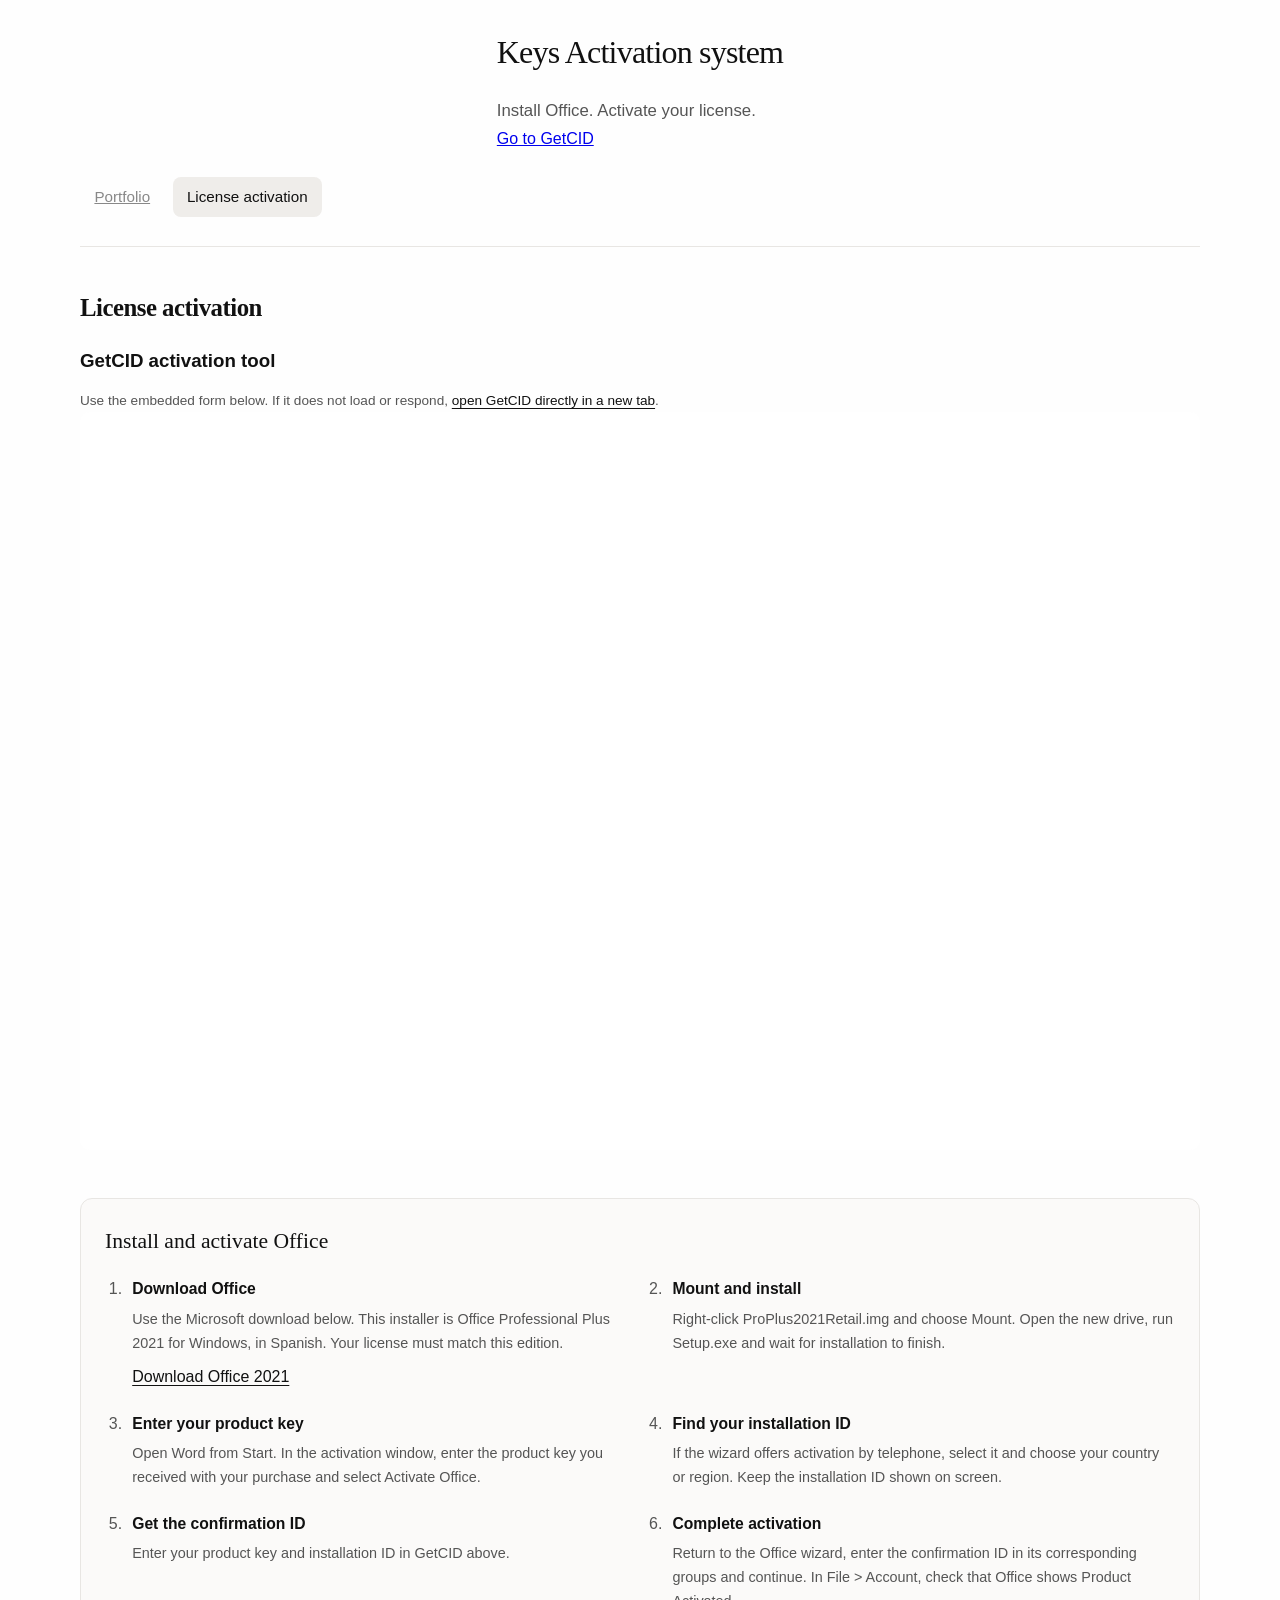
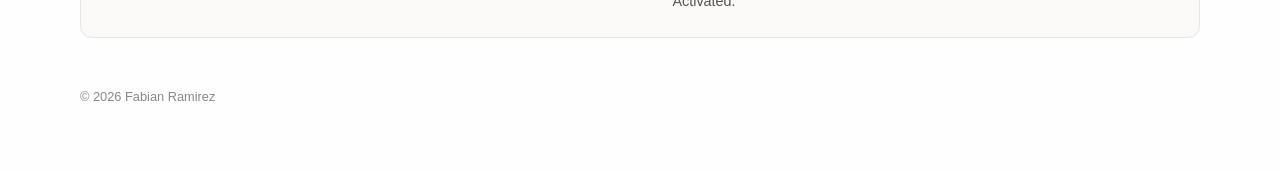
==== activacion/index.html @ 90c2985f "Improve GetCID activation page and preserve setup guide" ====
<!DOCTYPE html>
<html lang="en">
<head>
    <meta charset="UTF-8">
    <meta name="viewport" content="width=device-width, initial-scale=1.0">
    <title>Fabian | License activation</title>
    <meta name="description" content="Office license activation guide and GetCID tool.">
    <meta name="theme-color" content="#fefefe">
    <link rel="canonical" href="https://fyramirez.dev/activacion/">
    <link rel="stylesheet" href="/style.css?v=8058870">
</head>
<body class="activation-mode">
    <div class="layout">
        <aside class="sidebar">
            <img src="/profile.jpg" alt="Fabian" class="sidebar-avatar">
            <div class="activation-identity">
                <h1 class="sidebar-heading">Keys Activation system</h1>
                <p class="sidebar-text guide-intro">Install Office. Activate your license.</p>
                <a class="guide-jump" href="#getcid-title">Go to GetCID</a>
            </div>
        </aside>
        <main class="main-content">
            <nav class="tabs" aria-label="Page sections">
                <a class="tab-btn" href="/">Portfolio</a>
                <span class="tab-btn active" aria-current="page">License activation</span>
            </nav>
            <section class="activation-panel" aria-labelledby="activation-title">
                <h2 id="activation-title" class="section-title">License activation</h2>
                <div class="getcid-embed" id="getcid-title">
                    <h3>GetCID activation tool</h3>
                    <p class="getcid-fallback">Use the embedded form below. If it does not load or respond, <a href="https://getcid.us/" target="_blank" rel="noopener noreferrer">open GetCID directly in a new tab</a>.</p>
                    <iframe src="https://getcid.us/" title="GetCID activation tool" loading="eager" referrerpolicy="strict-origin-when-cross-origin" allow="clipboard-write" style="width:100%; min-height:80vh; border:0;"></iframe>
                </div>
                <section class="activation-guide" aria-labelledby="guide-title">
                    <h3 id="guide-title">Install and activate Office</h3>
                    <ol class="setup-steps">
                        <li><div><h4>Download Office</h4><p>Use the Microsoft download below. This installer is Office Professional Plus 2021 for Windows, in Spanish. Your license must match this edition.</p><a class="office-download" href="https://officecdn.microsoft.com/db/492350f6-3a01-4f97-b9c0-c7c6ddf67d60/media/es-es/ProPlus2021Retail.img">Download Office 2021</a></div></li>
                        <li><div><h4>Mount and install</h4><p>Right-click ProPlus2021Retail.img and choose Mount. Open the new drive, run Setup.exe and wait for installation to finish.</p></div></li>
                        <li><div><h4>Enter your product key</h4><p>Open Word from Start. In the activation window, enter the product key you received with your purchase and select Activate Office.</p></div></li>
                        <li><div><h4>Find your installation ID</h4><p>If the wizard offers activation by telephone, select it and choose your country or region. Keep the installation ID shown on screen.</p></div></li>
                        <li><div><h4>Get the confirmation ID</h4><p>Enter your product key and installation ID in GetCID above.</p></div></li>
                        <li><div><h4>Complete activation</h4><p>Return to the Office wizard, enter the confirmation ID in its corresponding groups and continue. In File &gt; Account, check that Office shows Product Activated.</p></div></li>
                    </ol>
                </section>
            </section>
            <footer class="site-footer"><p>&copy; 2026 Fabian Ramirez</p></footer>
        </main>
    </div>
</body>
</html>
---- style.css ----
/* Wide layout for the standalone activation page */
body.activation-mode .layout {
    display: block;
}

body.activation-mode .sidebar {
    position: static;
    width: 100%;
    height: auto;
    padding: 2rem 5rem 0;
}

body.activation-mode .sidebar-avatar {
    display: none;
}

body.activation-mode .main-content {
    width: 100%;
    padding: 1.5rem 5rem 4rem;
    border-left: 0;
}

body.activation-mode .activation-identity {
    max-width: 1200px;
    margin: 0 auto;
}

body.activation-mode .activation-guide {
    max-width: 1200px;
    margin-bottom: 2rem;
}

body.activation-mode .getcid-embed {
    width: 100%;
    max-width: 1200px;
    margin: 0 auto 3rem;
}

body.activation-mode .getcid-embed iframe {
    width: 100%;
    height: min(1100px, 82vh);
    min-height: 760px;
}

body.activation-mode .site-footer {
    max-width: 1200px;
    margin: 0 auto;
}

@media (max-width: 900px) {
    body.activation-mode .sidebar {
        padding: 5rem 1.5rem 1rem;
    }

    body.activation-mode .main-content {
        padding: 1rem 1.5rem 3rem;
    }

    body.activation-mode .getcid-embed iframe {
        height: 1000px;
        min-height: 1000px;
    }
}

@media (max-width: 600px) {
    body.activation-mode .activation-guide {
        padding: 1.1rem;
    }

    body.activation-mode .setup-steps {
        grid-template-columns: 1fr;
    }
}/* Activation page layout */
.activation-guide {
    max-width: 1000px;
    margin: 0 0 2.5rem;
    padding: 1.5rem;
    border: 1px solid var(--border);
    border-radius: 12px;
    background: #fbfaf9;
}

.activation-guide > h3 {
    margin-bottom: 1rem;
    font-family: var(--font-serif);
    font-size: 1.35rem;
    font-weight: 500;
}

.setup-steps {
    display: grid;
    grid-template-columns: repeat(2, minmax(0, 1fr));
    gap: 1.25rem 2rem;
    padding-left: 1.35rem;
}

.setup-steps li {
    padding-left: 0.35rem;
    color: var(--text-secondary);
}

.setup-steps h4 {
    margin-bottom: 0.3rem;
    color: var(--text);
    font-size: 0.98rem;
    font-weight: 600;
}

.setup-steps p,
.setup-help-body {
    font-size: 0.9rem;
    line-height: 1.65;
}

.office-download,
.setup-help-body a {
    display: inline-block;
    margin-top: 0.45rem;
    color: var(--text);
    text-underline-offset: 3px;
}

.setup-help {
    margin-top: 1.5rem;
    padding-top: 1rem;
    border-top: 1px solid var(--border);
}

.setup-help summary {
    cursor: pointer;
    font-weight: 500;
}

.setup-help-body {
    padding-top: 0.75rem;
}

.security-steps {
    padding-left: 1.25rem;
}

.getcid-embed iframe {
    display: block;
    width: 100%;
    height: min(1100px, 82vh);
    min-height: 760px;
    border: 1px solid var(--border);
    border-radius: 10px;
    background: #fff;
}

@media (max-width: 600px) {
    .setup-steps {
        grid-template-columns: 1fr;
        gap: 1rem;
    }

    .activation-guide {
        padding: 1.1rem;
    }

    .getcid-embed iframe {
        height: 1000px;
        min-height: 1000px;
    }
}

*, *::before, *::after {
    box-sizing: border-box;
    margin: 0;
    padding: 0;
}

:root {
    --bg: #fefefe;
    --text: #111;
    --text-secondary: #555;
    --text-muted: #888;
    --border: #e8e6e3;
    --sidebar-width: 35%;
    --font-serif: Newsreader, Georgia, "Times New Roman", serif;
    --font-sans: Inter, -apple-system, BlinkMacSystemFont, "Segoe UI", Roboto, sans-serif;
}

html {
    scroll-behavior: smooth;
    -webkit-font-smoothing: antialiased;
    -moz-osx-font-smoothing: grayscale;
    text-rendering: optimizeLegibility;
}

body {
    font-family: var(--font-sans);
    background-color: var(--bg);
    color: var(--text);
    line-height: 1.7;
    font-size: 1rem;
    font-weight: 400;
}

.layout {
    display: flex;
    min-height: 100vh;
}

.sidebar {
    width: var(--sidebar-width);
    flex-shrink: 0;
    position: sticky;
    top: 0;
    height: 100vh;
    padding: 5rem 3rem 5rem 5rem;
    display: flex;
    flex-direction: column;
    justify-content: center;
}

.sidebar-avatar {
    width: 220px;
    height: 220px;
    border-radius: 50%;
    object-fit: cover;
    margin-bottom: 2rem;
    display: block;
}

.sidebar-heading {
    font-family: var(--font-serif);
    font-size: 2rem;
    font-weight: 500;
    line-height: 1.3;
    letter-spacing: -0.025em;
    color: var(--text);
    margin-bottom: 1.4rem;
}

.sidebar-text {
    font-size: 1.05rem;
    color: var(--text-secondary);
    line-height: 1.75;
}

.sidebar-text a {
    color: var(--text);
    text-decoration: underline;
    text-underline-offset: 4px;
    text-decoration-thickness: 1px;
    text-decoration-color: #ccc;
    transition: text-decoration-color 0.15s ease;
}

.sidebar-text a:hover {
    text-decoration-color: var(--text);
}

.main-content {
    flex: 1;
    min-width: 0;
    padding: 5rem 5rem 5rem 3rem;
    border-left: 1px solid var(--border);
}

.section {
    padding: 0 0 5rem;
}

.section-title {
    font-family: var(--font-serif);
    font-size: 1.55rem;
    font-weight: 600;
    letter-spacing: -0.02em;
    margin-bottom: 2.2rem;
    color: var(--text);
}

.projects-grid {
    display: grid;
    grid-template-columns: minmax(0, 420px);
    gap: 2.5rem 1.8rem;
    margin-bottom: 2rem;
}

.project-card {
    display: block;
    text-decoration: none;
    color: inherit;
    transition: opacity 0.2s ease;
}

.project-card:hover {
    opacity: 0.75;
}

.project-image-wrap {
    aspect-ratio: 4 / 3;
    overflow: hidden;
    border-radius: 10px;
    background: #f4f3f1;
    margin-bottom: 1.1rem;
}

.project-image-wrap img {
    width: 100%;
    height: 100%;
    object-fit: cover;
    transition: transform 0.4s ease;
}

.project-card:hover .project-image-wrap img {
    transform: scale(1.03);
}

.project-title {
    font-family: var(--font-serif);
    font-size: 1.2rem;
    font-weight: 600;
    letter-spacing: -0.015em;
    color: var(--text);
    margin-bottom: 0.3rem;
}

.project-desc {
    font-size: 0.9rem;
    color: var(--text-secondary);
    line-height: 1.6;
}

.project-tech {
    display: flex;
    flex-wrap: wrap;
    align-items: center;
    gap: 0.65rem;
    list-style: none;
    padding: 0;
    margin: 1rem 0 0;
}

.project-tech li {
    display: grid;
    place-items: center;
    width: 2rem;
    height: 2rem;
    padding: 0.35rem;
    border: 1px solid var(--border);
    border-radius: 7px;
    background: #fff;
}

.project-tech img,
.project-tech svg {
    display: block;
    width: 100%;
    height: 100%;
}

.see-all {
    display: inline-block;
    font-family: var(--font-sans);
    font-size: 0.9rem;
    font-weight: 500;
    color: var(--text-secondary);
    text-decoration: none;
    transition: color 0.15s ease;
}

.see-all:hover {
    color: var(--text);
}

.skills-grid {
    display: grid;
    grid-template-columns: repeat(2, minmax(0, 1fr));
    grid-template-areas:
        "environment ai"
        "development development";
    gap: 2.5rem;
}

.skill-group:nth-child(1) {
    grid-area: environment;
    border-right: 1px solid var(--border);
    padding-right: 2.5rem;
}

.skill-group--development {
    grid-area: development;
    border-top: 1px solid var(--border);
    padding-top: 2rem;
}

.skill-group:nth-child(3) {
    grid-area: ai;
}

.skill-group--development ul {
    display: grid;
    grid-template-columns: repeat(3, minmax(0, 1fr));
    column-gap: 1.25rem;
}

.skill-label {
    font-family: var(--font-serif);
    font-size: 1.1rem;
    font-weight: 600;
    letter-spacing: -0.015em;
    margin-bottom: 0.9rem;
    color: var(--text);
}

.skill-group ul {
    list-style: none;
    padding: 0;
}

.skill-group li {
    display: flex;
    align-items: center;
    gap: 0.6rem;
    font-size: 0.9rem;
    color: var(--text-secondary);
    padding: 0.3rem 0;
    line-height: 1.35;
}

.skill-group li img,
.skill-icon {
    width: 1.35rem;
    height: 1.35rem;
    flex: 0 0 1.35rem;
}

.skill-group li img {
    object-fit: contain;
}

.skill-group li span:not(.skill-icon) {
    color: var(--text-muted);
}

.skill-icon {
    display: inline-grid;
    place-items: center;
    border-radius: 4px;
    font-size: 0.55rem;
    font-weight: 700;
    line-height: 1;
    letter-spacing: -0.04em;
}

.skill-icon-tool {
    color: #e8b300;
    background: #fff7cf;
    font-size: 1.1rem;
}

.skill-icon-pwa {
    color: #5a21b6;
    background: #eee4ff;
}

.skill-icon-api {
    color: #fff;
    background: #4b5563;
    font-size: 0.5rem;
}

.cv-entry {
    margin-bottom: 2rem;
}

.cv-role {
    font-family: var(--font-serif);
    font-size: 1.2rem;
    font-weight: 600;
    letter-spacing: -0.015em;
    color: var(--text);
    margin-bottom: 0.2rem;
}

.cv-place {
    font-size: 0.9rem;
    color: var(--text-muted);
    margin-bottom: 0.7rem;
}

.cv-desc {
    font-size: 0.95rem;
    color: var(--text-secondary);
    line-height: 1.7;
    max-width: 500px;
}

.social-links {
    display: flex;
    gap: 1.6rem;
    margin-bottom: 1.2rem;
}

.social-link {
    display: inline-flex;
    align-items: center;
    gap: 0.5rem;
    font-size: 0.85rem;
    font-weight: 500;
    color: var(--text-muted);
    text-decoration: none;
    transition: color 0.2s ease;
}

.social-link:visited,
.social-link:link {
    color: var(--text-muted);
    text-decoration: none;
}

.social-link:hover,
.social-link:hover:visited {
    color: var(--text);
}

.social-link svg {
    display: block;
    flex-shrink: 0;
}

.site-footer {
    padding-top: 1rem;
}



.site-footer p {
    font-size: 0.8rem;
    color: var(--text-muted);
}

.credit-link,
.credit-link:link,
.credit-link:visited {
    color: var(--text-muted) !important;
    text-decoration: none !important;
    transition: color 0.2s ease;
}

.credit-link:hover {
    color: var(--text) !important;
}


@media (max-width: 900px) {
    .layout {
        flex-direction: column;
    }

    .sidebar {
        width: 100%;
        position: static;
        height: auto;
        padding: 3rem 1.5rem 2rem;
        justify-content: flex-start;
    }

    .sidebar-heading {
        font-size: 1.6rem;
    }

    .main-content {
        padding: 2rem 1.5rem 4rem;
        border-left: none;
    }

    .projects-grid {
        grid-template-columns: 1fr;
        gap: 3rem;
    }

    .skills-grid {
        grid-template-columns: 1fr;
        grid-template-areas:
            "environment"
            "ai"
            "development";
        gap: 2rem;
    }

    .skill-group--development ul {
        grid-template-columns: 1fr;
    }

    .skill-group:nth-child(1) {
        border-right: none;
        border-bottom: 1px solid var(--border);
        padding: 0 0 2rem;
    }

    .skill-group--development {
        padding-top: 2rem;
    }

    .section {
        padding: 0 0 3.5rem;
    }

    .social-links {
        gap: 1.2rem;
    }
}

.tabs {
    display: flex;
    flex-wrap: wrap;
    gap: 0.5rem;
    padding-bottom: 1.8rem;
    border-bottom: 1px solid var(--border);
    margin-bottom: 2.5rem;
}

.tab-btn {
    appearance: none;
    background: none;
    border: none;
    cursor: pointer;
    font-family: var(--font-sans);
    font-size: 0.95rem;
    font-weight: 500;
    color: var(--text-muted);
    padding: 0.45rem 0.9rem;
    border-radius: 8px;
    transition: color 0.2s ease, background 0.2s ease;
}

.tab-btn:hover {
    color: var(--text);
    background: #f4f3f1;
}

.tab-btn.active {
    color: var(--text);
    background: #efedea;
}

.tab-btn:focus-visible,
.activation-form button:focus-visible {
    outline: 2px solid var(--text);
    outline-offset: 4px;
}

.activation-panel .section-title {
    margin-bottom: 1rem;
}

.activation-form { max-width: 560px; margin: 2rem 0 3rem; }
.activation-field { margin-bottom: 1.6rem; }
.activation-field label { display: block; font-size: 0.95rem; font-weight: 500; margin-bottom: 0.55rem; }
.activation-field input, .activation-field textarea {
    display: block; width: 100%; padding: 0.85rem 1rem;
    border: 1px solid #d8d6d3; border-radius: 8px; background: var(--bg);
    font: inherit; color: var(--text); line-height: 1.6;
}
.activation-field input { font-family: ui-monospace, monospace; font-size: 0.95rem; }
.activation-field textarea { resize: vertical; min-height: 110px; }
.activation-field input:focus, .activation-field textarea:focus { outline: 2px solid var(--text); outline-offset: 2px; }
.activation-field input::placeholder, .activation-field textarea::placeholder { color: #777; }
.activation-status { font-size: 0.875rem; color: var(--text-secondary); line-height: 1.6; }
.activation-actions { display: flex; align-items: center; flex-wrap: wrap; gap: 0.85rem 1rem; }
.activation-submit, .activation-copy { font: inherit; font-size: 0.9rem; font-weight: 500; border-radius: 8px; padding: 0.8rem 1.1rem; cursor: pointer; }
.activation-submit { color: #fff; background: var(--text); border: 1px solid var(--text); }
.activation-submit:hover { background: #333; }
.activation-submit:disabled { opacity: 0.55; cursor: wait; }
.activation-status:not(:empty) { margin-top: 1rem; }
.activation-status[data-error="true"] { color: #9a302a; }
.activation-result { margin-top: 2rem; padding-top: 1.5rem; border-top: 1px solid var(--border); }
.activation-result h3 { font-family: var(--font-serif); font-weight: 500; font-size: 1.25rem; }
.activation-result output { display: block; font-family: ui-monospace, monospace; font-size: 1.1rem; line-height: 1.8; overflow-wrap: anywhere; margin: 1rem 0; }
.activation-copy { border: 1px solid var(--border); background: #efedea; color: var(--text); }
@media (max-width: 600px) {
    .activation-field input { font-size: 0.875rem; padding-inline: 0.65rem; }
    .activation-submit { width: 100%; }
}

.tab-panel {
    display: none;
    animation: fadeIn 0.3s ease;
}

.tab-panel.active {
    display: block;
}

.tab-text {
    font-size: 1.02rem;
    color: var(--text-secondary);
    line-height: 1.8;
    max-width: 560px;
    margin-bottom: 1.1rem;
}

.skill-subtitle {
    font-family: var(--font-serif);
    font-size: 1.25rem;
    font-weight: 600;
    letter-spacing: -0.015em;
    color: var(--text);
    margin: 2.6rem 0 1rem;
}

@keyframes fadeIn {
    from { opacity: 0; transform: translateY(6px); }
    to   { opacity: 1; transform: none; }
}

.language-switch {
    position: absolute;
    top: 1.25rem;
    right: 2rem;
    display: flex;
    gap: 0.15rem;
    padding: 0.2rem;
    border: 1px solid var(--border);
    border-radius: 999px;
    background: var(--bg);
}
.language-switch button {
    appearance: none;
    border: 0;
    border-radius: 999px;
    background: transparent;
    color: var(--text-secondary);
    font: 500 0.75rem var(--font-sans);
    letter-spacing: 0.04em;
    min-width: 2.65rem;
    min-height: 2.25rem;
    cursor: pointer;
}
.language-switch button[aria-pressed="true"] { background: #efedea; color: var(--text); }
.language-switch button:hover { color: var(--text); }
.language-switch button:focus-visible { outline: 2px solid var(--text); outline-offset: 3px; }
.skill-group li .skill-name { color: inherit; }
@media (max-width: 900px) {
    .language-switch { top: 1rem; right: 1.5rem; }
    .sidebar { padding-top: 5rem; }
}

.language-switch[hidden] { display: none; }

.skill-icon-openclaw {
    color: #fff;
    background: #d97757;
    font-size: 0.48rem;
    letter-spacing: -0.06em;
}

.skill-icon-hermes {
    color: #fff;
    background: #374151;
    font-size: 0.75rem;
}

.getcid-embed {
    width: 100%;
    margin: 1.5rem 0 3rem;
}

.getcid-embed iframe {
    display: block;
    width: 100%;
    min-height: 760px;
    border: 1px solid var(--border);
    border-radius: 10px;
    background: #fff;
}

.getcid-fallback {
    margin-top: 0.75rem;
    font-size: 0.85rem;
    color: var(--text-secondary);
}

.getcid-fallback a {
    color: var(--text);
    text-underline-offset: 3px;
}

@media (max-width: 600px) {
    .getcid-embed iframe {
        min-height: 900px;
    }
}
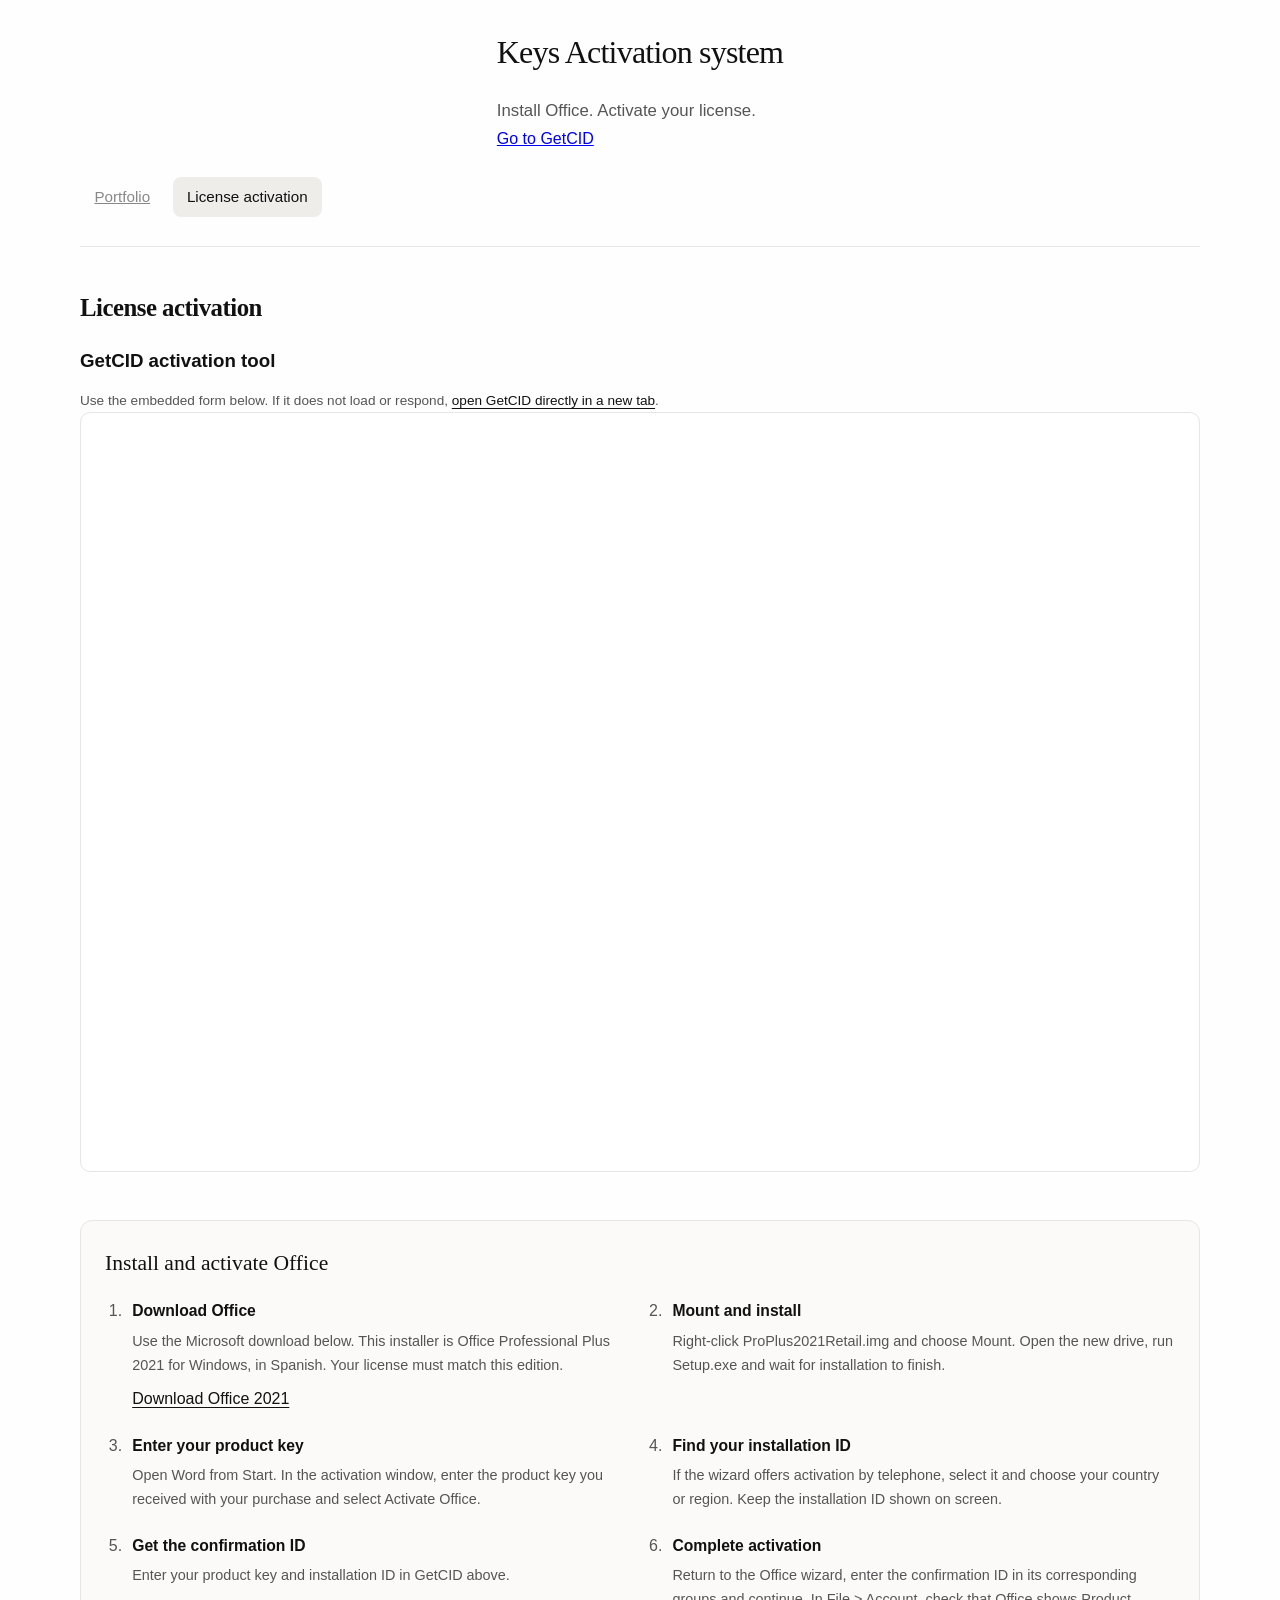
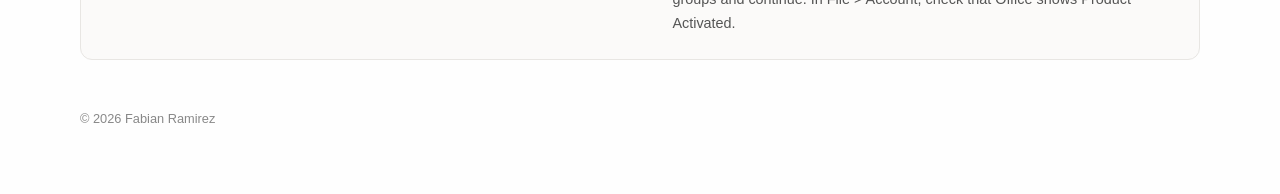
==== commit 7cd6f797: "Make GetCID embed responsive and prominent" ====
--- a/activacion/index.html
+++ b/activacion/index.html
@@ -29,7 +29,7 @@
                 <div class="getcid-embed" id="getcid-title">
                     <h3>GetCID activation tool</h3>
                     <p class="getcid-fallback">Use the embedded form below. If it does not load or respond, <a href="https://getcid.us/" target="_blank" rel="noopener noreferrer">open GetCID directly in a new tab</a>.</p>
-                    <iframe src="https://getcid.us/" title="GetCID activation tool" loading="eager" referrerpolicy="strict-origin-when-cross-origin" allow="clipboard-write" style="width:100%; min-height:80vh; border:0;"></iframe>
+                    <iframe src="https://getcid.us/" title="GetCID activation tool" loading="eager" referrerpolicy="strict-origin-when-cross-origin" allow="clipboard-write"></iframe>
                 </div>
                 <section class="activation-guide" aria-labelledby="guide-title">
                     <h3 id="guide-title">Install and activate Office</h3>
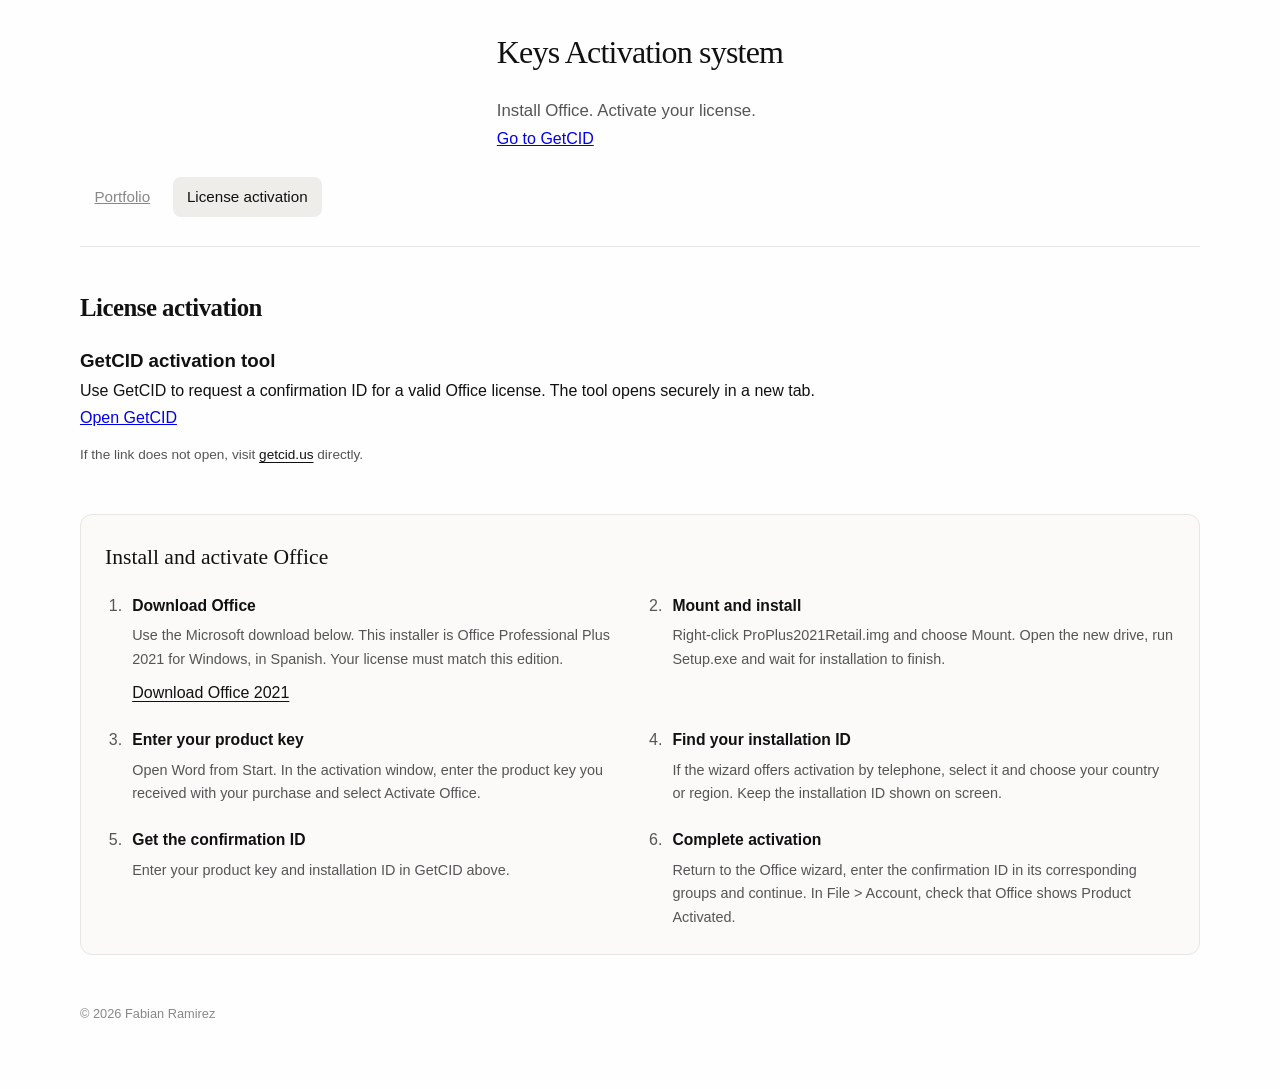
==== commit f4a5c743: "Replace blank GetCID embed with reliable launch link" ====
--- a/activacion/index.html
+++ b/activacion/index.html
@@ -26,11 +26,12 @@
             </nav>
             <section class="activation-panel" aria-labelledby="activation-title">
                 <h2 id="activation-title" class="section-title">License activation</h2>
-                <div class="getcid-embed" id="getcid-title">
-                    <h3>GetCID activation tool</h3>
-                    <p class="getcid-fallback">Use the embedded form below. If it does not load or respond, <a href="https://getcid.us/" target="_blank" rel="noopener noreferrer">open GetCID directly in a new tab</a>.</p>
-                    <iframe src="https://getcid.us/" title="GetCID activation tool" loading="eager" referrerpolicy="strict-origin-when-cross-origin" allow="clipboard-write"></iframe>
-                </div>
+                <section class="getcid-embed" id="getcid-title" aria-labelledby="getcid-heading">
+                    <h3 id="getcid-heading">GetCID activation tool</h3>
+                    <p>Use GetCID to request a confirmation ID for a valid Office license. The tool opens securely in a new tab.</p>
+                    <a class="getcid-launch" href="https://getcid.us/" target="_blank" rel="noopener noreferrer">Open GetCID</a>
+                    <p class="getcid-fallback">If the link does not open, visit <a href="https://getcid.us/" target="_blank" rel="noopener noreferrer">getcid.us</a> directly.</p>
+                </section>
                 <section class="activation-guide" aria-labelledby="guide-title">
                     <h3 id="guide-title">Install and activate Office</h3>
                     <ol class="setup-steps">
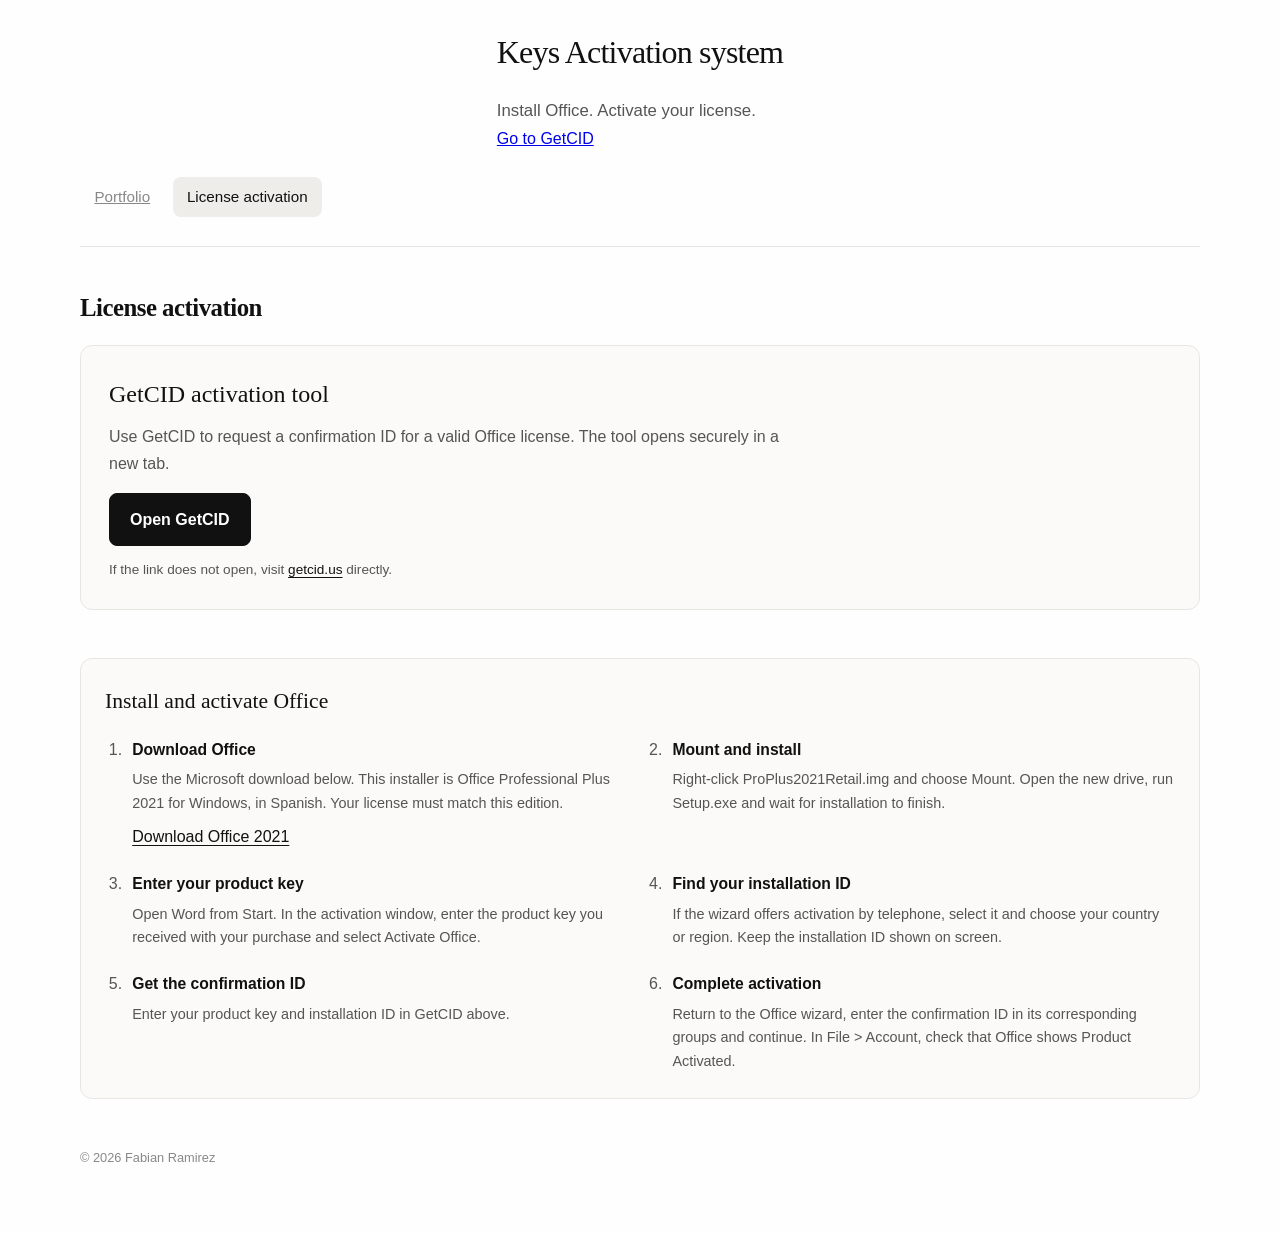
==== commit 57ab9b53: "Refresh activation page stylesheet cache" ====
--- a/activacion/index.html
+++ b/activacion/index.html
@@ -7,7 +7,7 @@
     <meta name="description" content="Office license activation guide and GetCID tool.">
     <meta name="theme-color" content="#fefefe">
     <link rel="canonical" href="https://fyramirez.dev/activacion/">
-    <link rel="stylesheet" href="/style.css?v=8058870">
+    <link rel="stylesheet" href="/style.css?v=7653a6e">
 </head>
 <body class="activation-mode">
     <div class="layout">
--- a/style.css
+++ b/style.css
@@ -786,3 +786,51 @@
         min-height: 900px;
     }
 }
+/* Clear call-to-action for the standalone activation page */
+body.activation-mode .getcid-embed {
+    padding: 1.75rem;
+    border: 1px solid var(--border);
+    border-radius: 12px;
+    background: #fbfaf9;
+}
+body.activation-mode .getcid-embed > h3 {
+    margin-bottom: 0.5rem;
+    font-family: var(--font-serif);
+    font-size: 1.5rem;
+    font-weight: 500;
+}
+body.activation-mode .getcid-embed > p:not(.getcid-fallback) {
+    max-width: 42rem;
+    color: var(--text-secondary);
+}
+body.activation-mode .getcid-launch {
+    display: inline-flex;
+    align-items: center;
+    justify-content: center;
+    min-height: 3rem;
+    margin-top: 1rem;
+    padding: 0.75rem 1.25rem;
+    border: 1px solid var(--text);
+    border-radius: 8px;
+    background: var(--text);
+    color: #fff;
+    font-weight: 600;
+    text-decoration: none;
+    transition: background-color 150ms ease, transform 150ms ease;
+}
+body.activation-mode .getcid-launch:hover {
+    background: #333;
+    transform: translateY(-1px);
+}
+body.activation-mode .getcid-launch:focus-visible {
+    outline: 3px solid #767676;
+    outline-offset: 3px;
+}
+body.activation-mode .getcid-fallback {
+    margin-top: 0.75rem;
+}
+@media (max-width: 600px) {
+    body.activation-mode .getcid-embed {
+        padding: 1.1rem;
+    }
+}
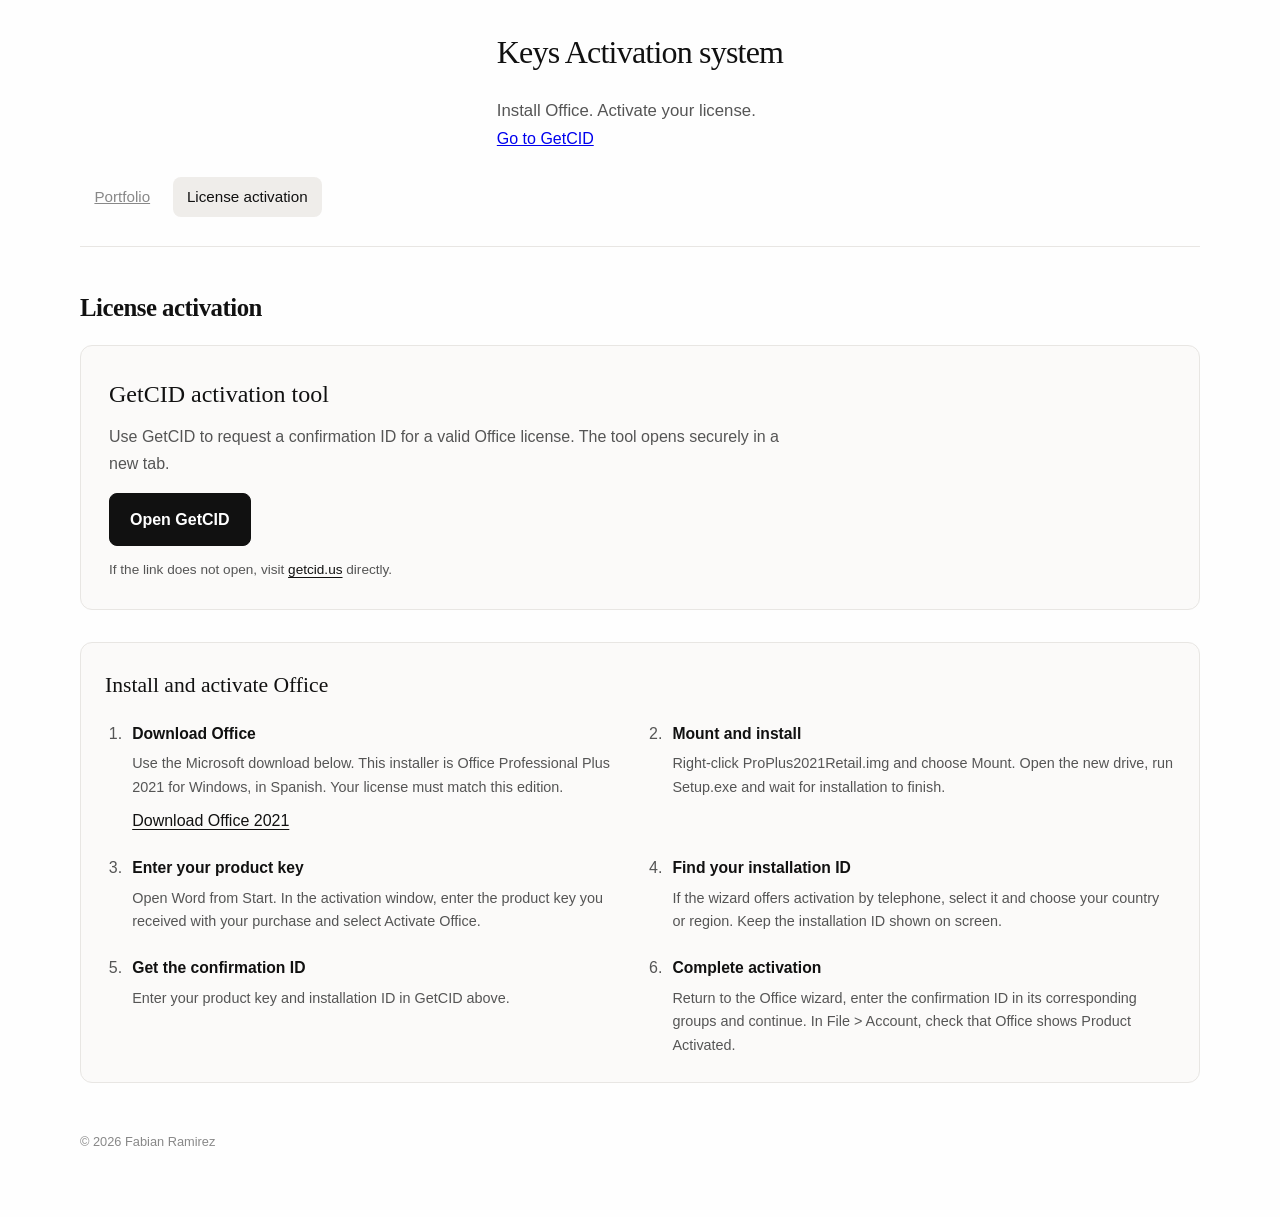
==== commit 09e8f572: "Polish activation page and style GetCID launch button" ====
--- a/activacion/index.html
+++ b/activacion/index.html
@@ -8,6 +8,16 @@
     <meta name="theme-color" content="#fefefe">
     <link rel="canonical" href="https://fyramirez.dev/activacion/">
     <link rel="stylesheet" href="/style.css?v=7653a6e">
+    <style>
+        body.activation-mode .getcid-embed { width:100%; max-width:1200px; margin:0 auto 2rem; padding:1.75rem; border:1px solid #e8e6e3; border-radius:12px; background:#fbfaf9; }
+        body.activation-mode .getcid-embed h3 { margin-bottom:.5rem; font-family:Georgia,serif; font-size:1.5rem; font-weight:500; }
+        body.activation-mode .getcid-embed > p:not(.getcid-fallback) { max-width:42rem; color:#555; }
+        body.activation-mode .getcid-launch { display:inline-flex; align-items:center; justify-content:center; min-height:3rem; margin-top:1rem; padding:.75rem 1.25rem; border:1px solid #111; border-radius:8px; background:#111; color:#fff; font-weight:600; text-decoration:none; }
+        body.activation-mode .getcid-launch:hover { background:#333; }
+        body.activation-mode .getcid-launch:focus-visible { outline:3px solid #767676; outline-offset:3px; }
+        body.activation-mode .getcid-fallback { margin-top:.75rem; color:#555; font-size:.85rem; }
+        @media(max-width:600px) { body.activation-mode .getcid-embed { padding:1.1rem; } }
+    </style>
 </head>
 <body class="activation-mode">
     <div class="layout">
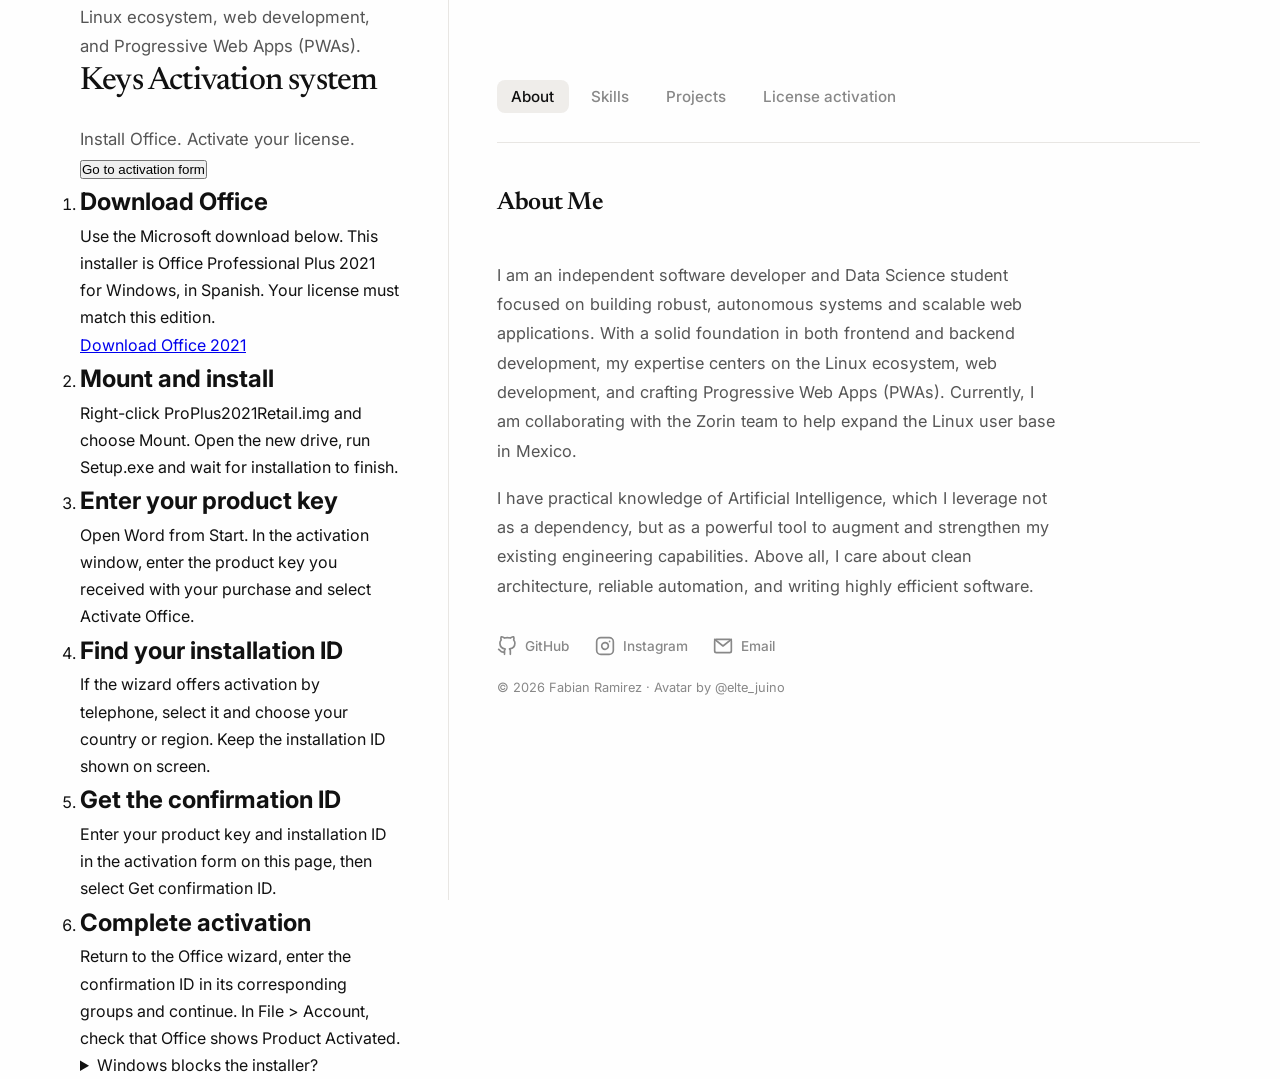
==== commit 588d0c62: "Restore portfolio before GetCID integration" ====
--- a/activacion/index.html
+++ b/activacion/index.html
@@ -3,59 +3,222 @@
 <head>
     <meta charset="UTF-8">
     <meta name="viewport" content="width=device-width, initial-scale=1.0">
-    <title>Fabian | License activation</title>
-    <meta name="description" content="Office license activation guide and GetCID tool.">
+    <title>Fabian | Independent Software Developer</title>
+    <meta name="description" content="Independent software development. Specialist in desktop applications, Linux ecosystems, and local artificial intelligence architectures.">
+    <meta property="og:title" content="Fabian | Independent Software Developer">
+    <meta property="og:description" content="Independent software development. Specialist in desktop applications, Linux ecosystems, and local artificial intelligence architectures.">
+    <meta property="og:image" content="https://fyramirez.dev/og-image.jpg">
+    <meta property="og:url" content="https://fyramirez.dev">
+    <meta property="og:type" content="website">
+    <meta property="og:site_name" content="Fabian Ramirez">
+    <meta name="twitter:card" content="summary">
+    <meta name="twitter:title" content="Fabian | Independent Software Developer">
+    <meta name="twitter:description" content="Independent software development. Specialist in desktop applications, Linux ecosystems, and local artificial intelligence architectures.">
+    <meta name="twitter:image" content="https://fyramirez.dev/og-image.jpg">
+    <link rel="canonical" href="https://fyramirez.dev">
+    <link rel="icon" type="image/x-icon" href="/favicon.ico">
+    <link rel="icon" type="image/png" sizes="16x16" href="/favicon-16.png">
+    <link rel="icon" type="image/png" sizes="32x32" href="/favicon-32.png">
+    <link rel="apple-touch-icon" sizes="180x180" href="/apple-touch-icon.png">
     <meta name="theme-color" content="#fefefe">
-    <link rel="canonical" href="https://fyramirez.dev/activacion/">
-    <link rel="stylesheet" href="/style.css?v=7653a6e">
-    <style>
-        body.activation-mode .getcid-embed { width:100%; max-width:1200px; margin:0 auto 2rem; padding:1.75rem; border:1px solid #e8e6e3; border-radius:12px; background:#fbfaf9; }
-        body.activation-mode .getcid-embed h3 { margin-bottom:.5rem; font-family:Georgia,serif; font-size:1.5rem; font-weight:500; }
-        body.activation-mode .getcid-embed > p:not(.getcid-fallback) { max-width:42rem; color:#555; }
-        body.activation-mode .getcid-launch { display:inline-flex; align-items:center; justify-content:center; min-height:3rem; margin-top:1rem; padding:.75rem 1.25rem; border:1px solid #111; border-radius:8px; background:#111; color:#fff; font-weight:600; text-decoration:none; }
-        body.activation-mode .getcid-launch:hover { background:#333; }
-        body.activation-mode .getcid-launch:focus-visible { outline:3px solid #767676; outline-offset:3px; }
-        body.activation-mode .getcid-fallback { margin-top:.75rem; color:#555; font-size:.85rem; }
-        @media(max-width:600px) { body.activation-mode .getcid-embed { padding:1.1rem; } }
-    </style>
+    <link href="https://fonts.googleapis.com/css2?family=Inter:ital,opsz,wght@0,14..32,400;0,14..32,500;0,14..32,600;1,14..32,400&family=Newsreader:ital,opsz,wght@0,6..72,400;0,6..72,500;0,6..72,600;1,6..72,400&display=swap" rel="stylesheet">
+    <link rel="stylesheet" href="/style.css?v=ab0d288143db">
 </head>
-<body class="activation-mode">
+<body>
+    <div class="language-switch" hidden role="group" aria-label="Language" data-i18n-aria-label="language">
+        <button type="button" data-language="en" lang="en" aria-label="English" aria-pressed="true">EN</button>
+        <button type="button" data-language="es" lang="es" aria-label="Español" aria-pressed="false">ES</button>
+    </div>
+
     <div class="layout">
         <aside class="sidebar">
             <img src="/profile.jpg" alt="Fabian" class="sidebar-avatar">
-            <div class="activation-identity">
-                <h1 class="sidebar-heading">Keys Activation system</h1>
-                <p class="sidebar-text guide-intro">Install Office. Activate your license.</p>
-                <a class="guide-jump" href="#getcid-title">Go to GetCID</a>
-            </div>
+            <div class="portfolio-identity"><h1 class="sidebar-heading">Fabian Ramirez</h1>
+            <p class="sidebar-text">Independent software developer and Data Science student specializing in the Linux ecosystem, web development, and Progressive Web Apps (PWAs).</p></div>
+<div id="activation-intro" class="activation-identity" lang="en">
+<h1 class="sidebar-heading" data-i18n="activationSystem">Keys Activation system</h1>
+<p class="sidebar-text guide-intro" data-i18n="guideIntro">Install Office. Activate your license.</p><button id="guide-jump" type="button" class="guide-jump" data-i18n="jumpForm">Go to activation form</button><ol class="setup-steps"><li><div><h2 data-i18n="downloadTitle">Download Office</h2><p data-i18n="downloadBody">Use the Microsoft download below. This installer is Office Professional Plus 2021 for Windows, in Spanish. Your license must match this edition.</p><a class="office-download" href="https://officecdn.microsoft.com/db/492350f6-3a01-4f97-b9c0-c7c6ddf67d60/media/es-es/ProPlus2021Retail.img"><span data-i18n="downloadLink">Download Office 2021</span></a></div></li><li><div><h2 data-i18n="mountTitle">Mount and install</h2><p data-i18n="mountBody">Right-click ProPlus2021Retail.img and choose Mount. Open the new drive, run Setup.exe and wait for installation to finish.</p></div></li><li><div><h2 data-i18n="keyTitle">Enter your product key</h2><p data-i18n="keyBody">Open Word from Start. In the activation window, enter the product key you received with your purchase and select Activate Office.</p></div></li><li><div><h2 data-i18n="idTitle">Find your installation ID</h2><p data-i18n="idBody">If the wizard offers activation by telephone, select it and choose your country or region. Keep the installation ID shown on screen.</p></div></li><li><div><h2 data-i18n="confirmTitle">Get the confirmation ID</h2><p data-i18n="confirmBody">Enter your product key and installation ID in the activation form on this page, then select Get confirmation ID.</p></div></li><li><div><h2 data-i18n="finishTitle">Complete activation</h2><p data-i18n="finishBody">Return to the Office wizard, enter the confirmation ID in its corresponding groups and continue. In File &gt; Account, check that Office shows Product Activated.</p></div></li></ol><details class="setup-help"><summary data-i18n="smartTitle">Windows blocks the installer?</summary><div class="setup-help-body"><ol class="security-steps"><li data-i18n="sac1">Open Settings &gt; Privacy &amp; security &gt; Windows Security.</li><li data-i18n="sac2">Select App &amp; browser control &gt; Smart App Control settings.</li><li data-i18n="sac3">Choose Off and confirm the Windows prompt.</li></ol><a href="https://support.microsoft.com/en-us/windows/security/threat-malware-protection/smart-app-control-frequently-asked-questions" target="_blank" rel="noopener noreferrer"><span data-i18n="smartSource">Microsoft guidance</span></a></div></details></div>
         </aside>
         <main class="main-content">
             <nav class="tabs" aria-label="Page sections">
-                <a class="tab-btn" href="/">Portfolio</a>
-                <span class="tab-btn active" aria-current="page">License activation</span>
+                <button class="tab-btn active" data-tab="about">About</button>
+                <button class="tab-btn" data-tab="skills">Skills</button>
+                <button class="tab-btn" data-tab="projects">Projects</button>
+                <button class="tab-btn" data-tab="activacion-licencias">License activation</button>
             </nav>
-            <section class="activation-panel" aria-labelledby="activation-title">
-                <h2 id="activation-title" class="section-title">License activation</h2>
-                <section class="getcid-embed" id="getcid-title" aria-labelledby="getcid-heading">
-                    <h3 id="getcid-heading">GetCID activation tool</h3>
-                    <p>Use GetCID to request a confirmation ID for a valid Office license. The tool opens securely in a new tab.</p>
-                    <a class="getcid-launch" href="https://getcid.us/" target="_blank" rel="noopener noreferrer">Open GetCID</a>
-                    <p class="getcid-fallback">If the link does not open, visit <a href="https://getcid.us/" target="_blank" rel="noopener noreferrer">getcid.us</a> directly.</p>
-                </section>
-                <section class="activation-guide" aria-labelledby="guide-title">
-                    <h3 id="guide-title">Install and activate Office</h3>
-                    <ol class="setup-steps">
-                        <li><div><h4>Download Office</h4><p>Use the Microsoft download below. This installer is Office Professional Plus 2021 for Windows, in Spanish. Your license must match this edition.</p><a class="office-download" href="https://officecdn.microsoft.com/db/492350f6-3a01-4f97-b9c0-c7c6ddf67d60/media/es-es/ProPlus2021Retail.img">Download Office 2021</a></div></li>
-                        <li><div><h4>Mount and install</h4><p>Right-click ProPlus2021Retail.img and choose Mount. Open the new drive, run Setup.exe and wait for installation to finish.</p></div></li>
-                        <li><div><h4>Enter your product key</h4><p>Open Word from Start. In the activation window, enter the product key you received with your purchase and select Activate Office.</p></div></li>
-                        <li><div><h4>Find your installation ID</h4><p>If the wizard offers activation by telephone, select it and choose your country or region. Keep the installation ID shown on screen.</p></div></li>
-                        <li><div><h4>Get the confirmation ID</h4><p>Enter your product key and installation ID in GetCID above.</p></div></li>
-                        <li><div><h4>Complete activation</h4><p>Return to the Office wizard, enter the confirmation ID in its corresponding groups and continue. In File &gt; Account, check that Office shows Product Activated.</p></div></li>
-                    </ol>
-                </section>
-            </section>
-            <footer class="site-footer"><p>&copy; 2026 Fabian Ramirez</p></footer>
+            <section id="about" class="tab-panel active">
+                <h2 class="section-title">About Me</h2>
+                <p class="tab-text">I am an independent software developer and Data Science student focused on building robust, autonomous systems and scalable web applications. With a solid foundation in both frontend and backend development, my expertise centers on the Linux ecosystem, web development, and crafting Progressive Web Apps (PWAs). Currently, I am collaborating with the Zorin team to help expand the Linux user base in Mexico.</p>
+                <p class="tab-text">I have practical knowledge of Artificial Intelligence, which I leverage not as a dependency, but as a powerful tool to augment and strengthen my existing engineering capabilities. Above all, I care about clean architecture, reliable automation, and writing highly efficient software.</p>
+            </section>
+            <section id="skills" class="tab-panel">
+                <h2 class="section-title">Skills</h2>
+                <h3 class="skill-subtitle">How I use my skills</h3>
+                <p class="tab-text">Designing and maintaining optimized Linux workflows is essential to my daily efficiency. These setups range from user-friendly environments like Zorin OS, where a current collaboration is underway, to custom Arch-based systems.</p>
+                <p class="tab-text">Development work centers on cross-platform solutions using Python, Java, and modern web technologies. This includes blending Electron and PWA standards, constructing traditional websites, and engineering native applications exclusively for Linux.</p>
+                <p class="tab-text">In the AI space, the focus is on practical integrations using the OpenClaw framework alongside models like DeepSeek, Claude, and Ollama. Linking these technologies to custom backend APIs and functional interfaces, such as Telegram bots, automates complex tasks and solves real-world problems efficiently.</p>
+                <div class="skills-grid">
+                    <div class="skill-group">
+                        <h4 class="skill-label">Environments &amp; OS</h4>
+                        <ul>
+                            <li><img src="https://cdn.jsdelivr.net/gh/devicons/devicon@latest/icons/linux/linux-original.svg" alt="">Zorin OS <span>(partner)</span></li>
+                            <li><img src="https://cdn.jsdelivr.net/gh/devicons/devicon@latest/icons/debian/debian-original.svg" alt=""><span class="skill-name">Debian-based Linux</span></li>
+                            <li><img src="https://cdn.jsdelivr.net/gh/devicons/devicon@latest/icons/archlinux/archlinux-original.svg" alt=""><span class="skill-name">Arch-based Linux</span></li>
+                            <li><img src="https://cdn.simpleicons.org/kde/1D99F3" alt="">KDE Plasma &amp; Hyprland</li>
+                            <li><span class="skill-icon skill-icon-tool" aria-hidden="true">⌁</span><span class="skill-name">Hardware Maintenance</span></li>
+                        </ul>
+                    </div>
+                    <div class="skill-group skill-group--development">
+                        <h4 class="skill-label">Development</h4>
+                        <ul>
+                            <li><img src="https://cdn.jsdelivr.net/gh/devicons/devicon@latest/icons/html5/html5-original.svg" alt="">HTML</li>
+                            <li><img src="https://cdn.jsdelivr.net/gh/devicons/devicon@latest/icons/css3/css3-original.svg" alt="">CSS</li>
+                            <li><img src="https://cdn.jsdelivr.net/gh/devicons/devicon@latest/icons/javascript/javascript-original.svg" alt="">JavaScript</li>
+                            <li><span class="skill-icon skill-icon-pwa" aria-hidden="true">PWA</span><span class="skill-name">Progressive Web Apps</span></li>
+                            <li><img src="https://cdn.jsdelivr.net/gh/devicons/devicon@latest/icons/python/python-original.svg" alt="">Python</li>
+                            <li><img src="https://cdn.jsdelivr.net/gh/devicons/devicon@latest/icons/java/java-original.svg" alt="">Java</li>
+                            <li><img src="https://cdn.jsdelivr.net/gh/devicons/devicon@latest/icons/kotlin/kotlin-original.svg" alt="">Kotlin</li>
+                            <li><img src="https://cdn.jsdelivr.net/gh/devicons/devicon@latest/icons/androidstudio/androidstudio-original.svg" alt="">Android Studio</li>
+                            <li><img src="https://cdn.jsdelivr.net/gh/devicons/devicon@latest/icons/bash/bash-original.svg" alt="">Shell</li>
+                            <li><img src="https://cdn.jsdelivr.net/gh/devicons/devicon@latest/icons/electron/electron-original.svg" alt="">Electron</li>
+                            <li><img src="https://cdn.jsdelivr.net/gh/devicons/devicon@latest/icons/mysql/mysql-original.svg" alt="">MySQL</li>
+                            <li><img src="https://cdn.jsdelivr.net/gh/devicons/devicon@latest/icons/mongodb/mongodb-original.svg" alt="">MongoDB</li>
+                            <li><span class="skill-icon skill-icon-api" aria-hidden="true">&lt;/&gt;</span><span class="skill-name">API Integration</span></li>
+                        </ul>
+                    </div>
+                    <div class="skill-group">
+                        <h4 class="skill-label">AI &amp; Tools</h4>
+                        <ul>
+                            <li><img src="https://avatars.githubusercontent.com/u/252820863?v=4" alt="">OpenClaw Framework</li>
+                            <li><img src="https://cdn.simpleicons.org/ollama/000000" alt="">Ollama</li>
+                            <li><img src="https://cdn.simpleicons.org/deepseek/4D6BFE" alt="">DeepSeek</li>
+                            <li><img src="https://cdn.simpleicons.org/claude/D97757" alt="">Claude</li>
+                            <li><img src="https://upload.wikimedia.org/wikipedia/commons/4/4d/OpenAI_Logo.svg" alt="">Codex</li>
+                        </ul>
+                    </div>
+                </div>
+            </section>
+            <section id="projects" class="tab-panel">
+                <h2 class="section-title">Projects</h2>
+                <div class="projects-grid">
+                    <a href="https://github.com/Bocchi1204/spenblet" target="_blank" rel="noopener" class="project-card" aria-label="View Spenblet on GitHub">
+                        <div class="project-image-wrap">
+                            <img src="/app3.jpg" alt="Spenblet running on Linux">
+                        </div>
+                        <h3 class="project-title">Spenblet</h3>
+                        <p class="project-desc">A Linux bridge that connects an Android device over USB, turning its S Pen into a graphics tablet for Krita.</p>
+                        <ul class="project-tech" aria-label="Programming languages used in Spenblet">
+                            <li title="Kotlin"><img src="https://cdn.jsdelivr.net/gh/devicons/devicon@latest/icons/kotlin/kotlin-original.svg" alt="Kotlin"></li>
+                            <li title="Rust"><img src="https://cdn.jsdelivr.net/gh/devicons/devicon@latest/icons/rust/rust-original.svg" alt="Rust"></li>
+                            <li title="Shell"><img src="https://cdn.jsdelivr.net/gh/devicons/devicon@latest/icons/bash/bash-original.svg" alt="Shell"></li>
+                        </ul>
+                    </a>
+                </div>
+            </section>
+            <section id="activacion-licencias" class="tab-panel activation-panel" aria-labelledby="activation-title">
+                <h2 id="activation-title" class="section-title" data-i18n="activation">License activation</h2>
+                <form id="activation-form" class="activation-form">
+                    <div class="activation-field">
+                        <label for="product-key" data-i18n="productKey">Product key</label>
+                        <input id="product-key" name="productKey" type="text" placeholder="XXXXX-XXXXX-XXXXX-XXXXX-XXXXX" autocomplete="off" autocapitalize="characters" spellcheck="false" maxlength="29" required>
+                    </div>
+                    <div class="activation-field">
+                        <label for="installation-id" data-i18n="installation">Installation ID</label>
+                        <textarea id="installation-id" name="installationId" rows="3" placeholder="Installation ID" data-i18n-placeholder="installation" inputmode="numeric" autocomplete="off" spellcheck="false" maxlength="100" required></textarea>
+                    </div>
+                    <div class="activation-actions">
+                        <button class="activation-submit" type="submit" data-i18n="submit">Get confirmation ID</button>
+                    </div>
+                    <p id="activation-status" class="activation-status" role="status" aria-live="polite"></p>
+                    <div id="activation-result" class="activation-result" hidden>
+                        <h3 data-i18n="confirmation">Confirmation ID</h3>
+                        <output id="confirmation-id"></output>
+                        <button id="copy-confirmation" type="button" class="activation-copy" data-i18n="copy">Copy code</button>
+                    </div>
+                </form>
+            </section>
+            <footer class="site-footer">
+                <div class="social-links">
+                    <a href="https://github.com/Bocchi1204" target="_blank" rel="noopener" class="social-link" aria-label="GitHub">
+                        <svg xmlns="http://www.w3.org/2000/svg" width="20" height="20" viewBox="0 0 24 24" fill="none" stroke="currentColor" stroke-width="2" stroke-linecap="round" stroke-linejoin="round">
+                            <path d="M9 19c-5 1.5-5-2.5-7-3m14 6v-3.87a3.37 3.37 0 0 0-.94-2.61c3.14-.35 6.44-1.54 6.44-7A5.44 5.44 0 0 0 20 4.77 5.07 5.07 0 0 0 19.91 1S18.73.65 16 2.48a13.38 13.38 0 0 0-7 0C6.27.65 5.09 1 5.09 1A5.07 5.07 0 0 0 5 4.77a5.44 5.44 0 0 0-1.5 3.78c0 5.42 3.3 6.61 6.44 7A3.37 3.37 0 0 0 9 18.13V22"/>
+                        </svg>
+                        <span>GitHub</span>
+                    </a>
+                    <a href="https://www.instagram.com/bocchinango/" target="_blank" rel="noopener" class="social-link" aria-label="Instagram">
+                        <svg xmlns="http://www.w3.org/2000/svg" width="20" height="20" viewBox="0 0 24 24" fill="none" stroke="currentColor" stroke-width="2" stroke-linecap="round" stroke-linejoin="round">
+                            <rect x="2" y="2" width="20" height="20" rx="5" ry="5"/>
+                            <path d="M16 11.37A4 4 0 1 1 12.63 8 4 4 0 0 1 16 11.37z"/>
+                            <line x1="17.5" y1="6.5" x2="17.51" y2="6.5"/>
+                        </svg>
+                        <span>Instagram</span>
+                    </a>
+                    <a href="mailto:fabianyaelramirez@gmail.com" class="social-link" aria-label="Email">
+                        <svg xmlns="http://www.w3.org/2000/svg" width="20" height="20" viewBox="0 0 24 24" fill="none" stroke="currentColor" stroke-width="2" stroke-linecap="round" stroke-linejoin="round">
+                            <rect x="2" y="4" width="20" height="16" rx="2"/>
+                            <path d="m22 4-10 8L2 4"/>
+                        </svg>
+                        <span>Email</span>
+                    </a>
+                </div>
+                <p>&copy; 2026 Fabian Ramirez &middot; <span>Avatar by</span> <a href="https://www.instagram.com/elte_juino/" target="_blank" rel="noopener" class="credit-link" style="color:#888!important;-webkit-text-fill-color:#888!important;text-decoration:none!important">@elte_juino</a></p>
+            </footer>
         </main>
     </div>
+    <script>
+        var tabButtons = document.querySelectorAll(".tab-btn");
+        var tabPanels = document.querySelectorAll(".tab-panel");
+        var tabPaths = {
+            "activacion-licencias": "/activacion"
+        };
+
+        function activateTab(tabId) {
+            var panel = document.getElementById(tabId);
+            if (!panel || !panel.classList.contains("tab-panel")) {
+                tabId = "about";
+            }
+
+            document.body.classList.toggle("activation-mode", tabId === "activacion-licencias");
+            document.querySelector(".language-switch").hidden = tabId !== "activacion-licencias";
+            tabButtons.forEach(function (button) {
+                var isActive = button.dataset.tab === tabId;
+                button.classList.toggle("active", isActive);
+                button.setAttribute("aria-pressed", String(isActive));
+                button.setAttribute("aria-controls", button.dataset.tab);
+            });
+            tabPanels.forEach(function (tabPanel) {
+                tabPanel.classList.toggle("active", tabPanel.id === tabId);
+            });
+        }
+
+        function activateTabFromUrl() {
+            if (window.location.pathname.replace(/\/$/, "") === "/activacion") {
+                activateTab("activacion-licencias");
+                return;
+            }
+            activateTab(window.location.hash.slice(1) || "about");
+        }
+
+        tabButtons.forEach(function (button) {
+            button.addEventListener("click", function () {
+                var tabId = button.dataset.tab;
+                var targetUrl = tabPaths[tabId] || "/#" + tabId;
+                if (window.location.pathname + window.location.hash !== targetUrl) {
+                    window.history.pushState(null, "", targetUrl);
+                }
+                activateTab(tabId);
+            });
+        });
+
+        window.addEventListener("popstate", activateTabFromUrl);
+        window.addEventListener("hashchange", activateTabFromUrl);
+        document.getElementById("guide-jump").addEventListener("click", function () {
+            document.getElementById("activation-title").scrollIntoView({ behavior: "smooth", block: "start" });
+            document.getElementById("product-key").focus({ preventScroll: true });
+        });
+        activateTabFromUrl();
+    </script>
+    <script src="/i18n.js?v=cd91748b1d07" defer></script>
+    <script src="/activation.js?v=caaf46a1be19" defer></script>
 </body>
 </html>
--- a/style.css
+++ b/style.css
@@ -1,169 +1,4 @@
-/* Wide layout for the standalone activation page */
-body.activation-mode .layout {
-    display: block;
-}
-
-body.activation-mode .sidebar {
-    position: static;
-    width: 100%;
-    height: auto;
-    padding: 2rem 5rem 0;
-}
-
-body.activation-mode .sidebar-avatar {
-    display: none;
-}
-
-body.activation-mode .main-content {
-    width: 100%;
-    padding: 1.5rem 5rem 4rem;
-    border-left: 0;
-}
-
-body.activation-mode .activation-identity {
-    max-width: 1200px;
-    margin: 0 auto;
-}
-
-body.activation-mode .activation-guide {
-    max-width: 1200px;
-    margin-bottom: 2rem;
-}
-
-body.activation-mode .getcid-embed {
-    width: 100%;
-    max-width: 1200px;
-    margin: 0 auto 3rem;
-}
-
-body.activation-mode .getcid-embed iframe {
-    width: 100%;
-    height: min(1100px, 82vh);
-    min-height: 760px;
-}
-
-body.activation-mode .site-footer {
-    max-width: 1200px;
-    margin: 0 auto;
-}
-
-@media (max-width: 900px) {
-    body.activation-mode .sidebar {
-        padding: 5rem 1.5rem 1rem;
-    }
-
-    body.activation-mode .main-content {
-        padding: 1rem 1.5rem 3rem;
-    }
-
-    body.activation-mode .getcid-embed iframe {
-        height: 1000px;
-        min-height: 1000px;
-    }
-}
-
-@media (max-width: 600px) {
-    body.activation-mode .activation-guide {
-        padding: 1.1rem;
-    }
-
-    body.activation-mode .setup-steps {
-        grid-template-columns: 1fr;
-    }
-}/* Activation page layout */
-.activation-guide {
-    max-width: 1000px;
-    margin: 0 0 2.5rem;
-    padding: 1.5rem;
-    border: 1px solid var(--border);
-    border-radius: 12px;
-    background: #fbfaf9;
-}
-
-.activation-guide > h3 {
-    margin-bottom: 1rem;
-    font-family: var(--font-serif);
-    font-size: 1.35rem;
-    font-weight: 500;
-}
-
-.setup-steps {
-    display: grid;
-    grid-template-columns: repeat(2, minmax(0, 1fr));
-    gap: 1.25rem 2rem;
-    padding-left: 1.35rem;
-}
-
-.setup-steps li {
-    padding-left: 0.35rem;
-    color: var(--text-secondary);
-}
-
-.setup-steps h4 {
-    margin-bottom: 0.3rem;
-    color: var(--text);
-    font-size: 0.98rem;
-    font-weight: 600;
-}
-
-.setup-steps p,
-.setup-help-body {
-    font-size: 0.9rem;
-    line-height: 1.65;
-}
-
-.office-download,
-.setup-help-body a {
-    display: inline-block;
-    margin-top: 0.45rem;
-    color: var(--text);
-    text-underline-offset: 3px;
-}
-
-.setup-help {
-    margin-top: 1.5rem;
-    padding-top: 1rem;
-    border-top: 1px solid var(--border);
-}
-
-.setup-help summary {
-    cursor: pointer;
-    font-weight: 500;
-}
-
-.setup-help-body {
-    padding-top: 0.75rem;
-}
-
-.security-steps {
-    padding-left: 1.25rem;
-}
-
-.getcid-embed iframe {
-    display: block;
-    width: 100%;
-    height: min(1100px, 82vh);
-    min-height: 760px;
-    border: 1px solid var(--border);
-    border-radius: 10px;
-    background: #fff;
-}
-
-@media (max-width: 600px) {
-    .setup-steps {
-        grid-template-columns: 1fr;
-        gap: 1rem;
-    }
-
-    .activation-guide {
-        padding: 1.1rem;
-    }
-
-    .getcid-embed iframe {
-        height: 1000px;
-        min-height: 1000px;
-    }
-}
+
 
 *, *::before, *::after {
     box-sizing: border-box;
@@ -755,82 +590,3 @@
     background: #374151;
     font-size: 0.75rem;
 }
-
-.getcid-embed {
-    width: 100%;
-    margin: 1.5rem 0 3rem;
-}
-
-.getcid-embed iframe {
-    display: block;
-    width: 100%;
-    min-height: 760px;
-    border: 1px solid var(--border);
-    border-radius: 10px;
-    background: #fff;
-}
-
-.getcid-fallback {
-    margin-top: 0.75rem;
-    font-size: 0.85rem;
-    color: var(--text-secondary);
-}
-
-.getcid-fallback a {
-    color: var(--text);
-    text-underline-offset: 3px;
-}
-
-@media (max-width: 600px) {
-    .getcid-embed iframe {
-        min-height: 900px;
-    }
-}
-/* Clear call-to-action for the standalone activation page */
-body.activation-mode .getcid-embed {
-    padding: 1.75rem;
-    border: 1px solid var(--border);
-    border-radius: 12px;
-    background: #fbfaf9;
-}
-body.activation-mode .getcid-embed > h3 {
-    margin-bottom: 0.5rem;
-    font-family: var(--font-serif);
-    font-size: 1.5rem;
-    font-weight: 500;
-}
-body.activation-mode .getcid-embed > p:not(.getcid-fallback) {
-    max-width: 42rem;
-    color: var(--text-secondary);
-}
-body.activation-mode .getcid-launch {
-    display: inline-flex;
-    align-items: center;
-    justify-content: center;
-    min-height: 3rem;
-    margin-top: 1rem;
-    padding: 0.75rem 1.25rem;
-    border: 1px solid var(--text);
-    border-radius: 8px;
-    background: var(--text);
-    color: #fff;
-    font-weight: 600;
-    text-decoration: none;
-    transition: background-color 150ms ease, transform 150ms ease;
-}
-body.activation-mode .getcid-launch:hover {
-    background: #333;
-    transform: translateY(-1px);
-}
-body.activation-mode .getcid-launch:focus-visible {
-    outline: 3px solid #767676;
-    outline-offset: 3px;
-}
-body.activation-mode .getcid-fallback {
-    margin-top: 0.75rem;
-}
-@media (max-width: 600px) {
-    body.activation-mode .getcid-embed {
-        padding: 1.1rem;
-    }
-}
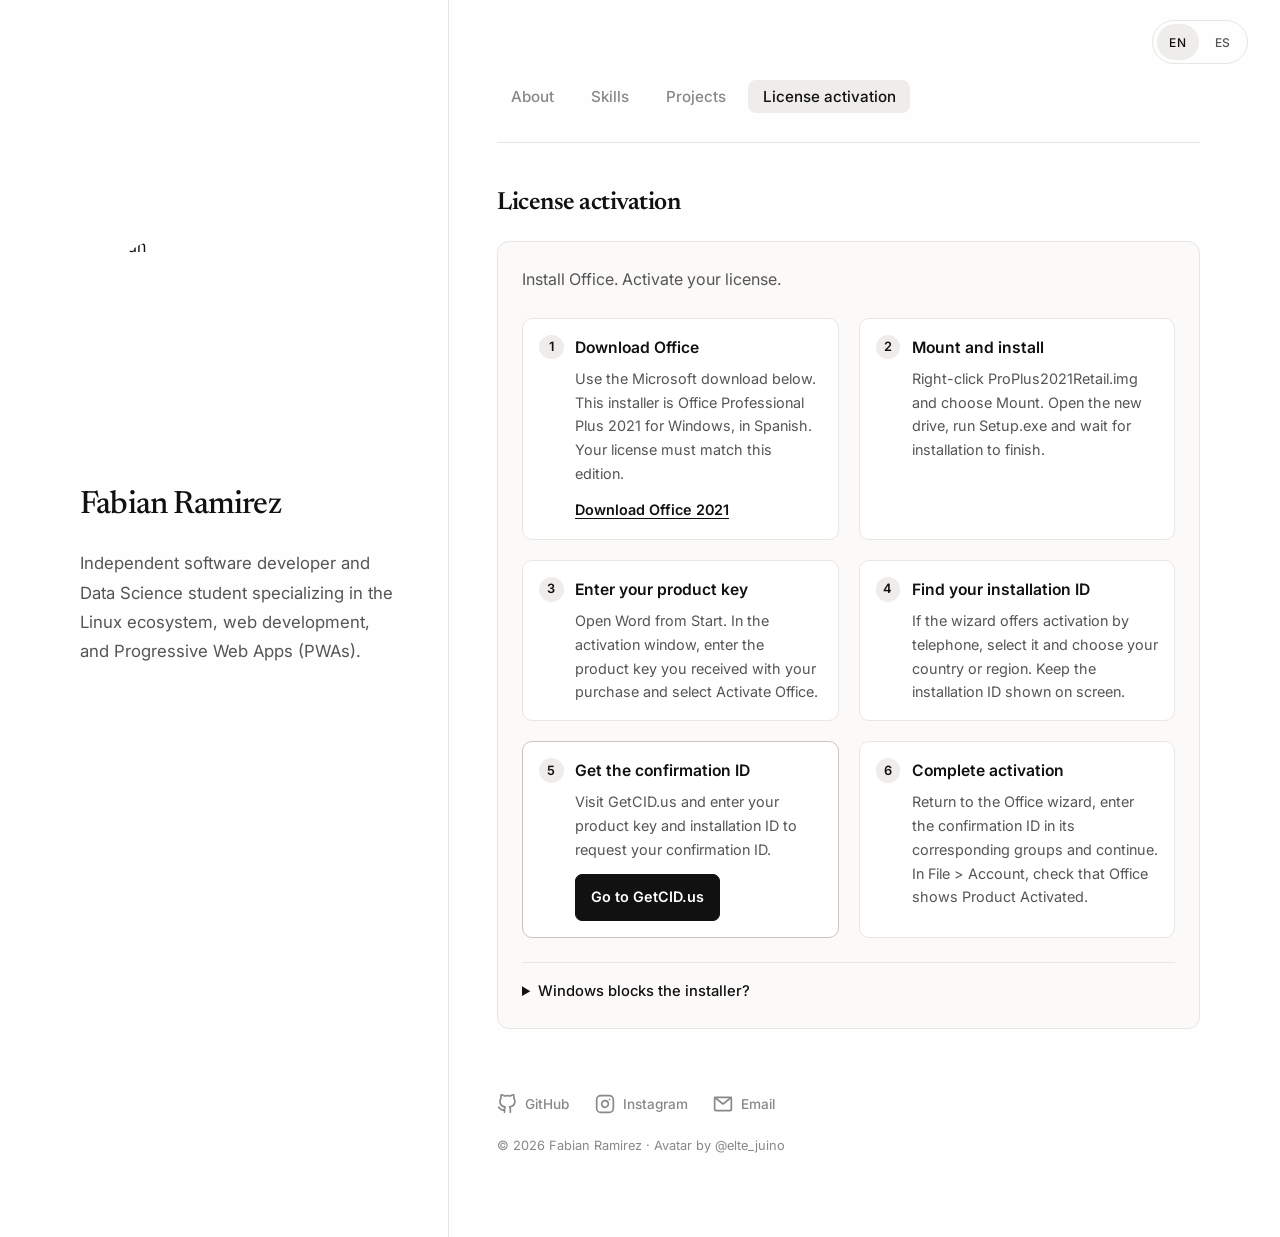
==== commit 4aae9bd1: "Replace activation form with GetCID instructions" ====
--- a/activacion/index.html
+++ b/activacion/index.html
@@ -1,224 +1,14 @@
-<!DOCTYPE html>
+<!doctype html>
 <html lang="en">
 <head>
-    <meta charset="UTF-8">
-    <meta name="viewport" content="width=device-width, initial-scale=1.0">
-    <title>Fabian | Independent Software Developer</title>
-    <meta name="description" content="Independent software development. Specialist in desktop applications, Linux ecosystems, and local artificial intelligence architectures.">
-    <meta property="og:title" content="Fabian | Independent Software Developer">
-    <meta property="og:description" content="Independent software development. Specialist in desktop applications, Linux ecosystems, and local artificial intelligence architectures.">
-    <meta property="og:image" content="https://fyramirez.dev/og-image.jpg">
-    <meta property="og:url" content="https://fyramirez.dev">
-    <meta property="og:type" content="website">
-    <meta property="og:site_name" content="Fabian Ramirez">
-    <meta name="twitter:card" content="summary">
-    <meta name="twitter:title" content="Fabian | Independent Software Developer">
-    <meta name="twitter:description" content="Independent software development. Specialist in desktop applications, Linux ecosystems, and local artificial intelligence architectures.">
-    <meta name="twitter:image" content="https://fyramirez.dev/og-image.jpg">
-    <link rel="canonical" href="https://fyramirez.dev">
-    <link rel="icon" type="image/x-icon" href="/favicon.ico">
-    <link rel="icon" type="image/png" sizes="16x16" href="/favicon-16.png">
-    <link rel="icon" type="image/png" sizes="32x32" href="/favicon-32.png">
-    <link rel="apple-touch-icon" sizes="180x180" href="/apple-touch-icon.png">
-    <meta name="theme-color" content="#fefefe">
-    <link href="https://fonts.googleapis.com/css2?family=Inter:ital,opsz,wght@0,14..32,400;0,14..32,500;0,14..32,600;1,14..32,400&family=Newsreader:ital,opsz,wght@0,6..72,400;0,6..72,500;0,6..72,600;1,6..72,400&display=swap" rel="stylesheet">
-    <link rel="stylesheet" href="/style.css?v=ab0d288143db">
+    <meta charset="utf-8">
+    <meta name="viewport" content="width=device-width, initial-scale=1">
+    <meta http-equiv="refresh" content="0; url=/#activacion-licencias">
+    <link rel="canonical" href="https://fyramirez.dev/#activacion-licencias">
+    <title>License activation | Fabian Ramirez</title>
 </head>
 <body>
-    <div class="language-switch" hidden role="group" aria-label="Language" data-i18n-aria-label="language">
-        <button type="button" data-language="en" lang="en" aria-label="English" aria-pressed="true">EN</button>
-        <button type="button" data-language="es" lang="es" aria-label="Español" aria-pressed="false">ES</button>
-    </div>
-
-    <div class="layout">
-        <aside class="sidebar">
-            <img src="/profile.jpg" alt="Fabian" class="sidebar-avatar">
-            <div class="portfolio-identity"><h1 class="sidebar-heading">Fabian Ramirez</h1>
-            <p class="sidebar-text">Independent software developer and Data Science student specializing in the Linux ecosystem, web development, and Progressive Web Apps (PWAs).</p></div>
-<div id="activation-intro" class="activation-identity" lang="en">
-<h1 class="sidebar-heading" data-i18n="activationSystem">Keys Activation system</h1>
-<p class="sidebar-text guide-intro" data-i18n="guideIntro">Install Office. Activate your license.</p><button id="guide-jump" type="button" class="guide-jump" data-i18n="jumpForm">Go to activation form</button><ol class="setup-steps"><li><div><h2 data-i18n="downloadTitle">Download Office</h2><p data-i18n="downloadBody">Use the Microsoft download below. This installer is Office Professional Plus 2021 for Windows, in Spanish. Your license must match this edition.</p><a class="office-download" href="https://officecdn.microsoft.com/db/492350f6-3a01-4f97-b9c0-c7c6ddf67d60/media/es-es/ProPlus2021Retail.img"><span data-i18n="downloadLink">Download Office 2021</span></a></div></li><li><div><h2 data-i18n="mountTitle">Mount and install</h2><p data-i18n="mountBody">Right-click ProPlus2021Retail.img and choose Mount. Open the new drive, run Setup.exe and wait for installation to finish.</p></div></li><li><div><h2 data-i18n="keyTitle">Enter your product key</h2><p data-i18n="keyBody">Open Word from Start. In the activation window, enter the product key you received with your purchase and select Activate Office.</p></div></li><li><div><h2 data-i18n="idTitle">Find your installation ID</h2><p data-i18n="idBody">If the wizard offers activation by telephone, select it and choose your country or region. Keep the installation ID shown on screen.</p></div></li><li><div><h2 data-i18n="confirmTitle">Get the confirmation ID</h2><p data-i18n="confirmBody">Enter your product key and installation ID in the activation form on this page, then select Get confirmation ID.</p></div></li><li><div><h2 data-i18n="finishTitle">Complete activation</h2><p data-i18n="finishBody">Return to the Office wizard, enter the confirmation ID in its corresponding groups and continue. In File &gt; Account, check that Office shows Product Activated.</p></div></li></ol><details class="setup-help"><summary data-i18n="smartTitle">Windows blocks the installer?</summary><div class="setup-help-body"><ol class="security-steps"><li data-i18n="sac1">Open Settings &gt; Privacy &amp; security &gt; Windows Security.</li><li data-i18n="sac2">Select App &amp; browser control &gt; Smart App Control settings.</li><li data-i18n="sac3">Choose Off and confirm the Windows prompt.</li></ol><a href="https://support.microsoft.com/en-us/windows/security/threat-malware-protection/smart-app-control-frequently-asked-questions" target="_blank" rel="noopener noreferrer"><span data-i18n="smartSource">Microsoft guidance</span></a></div></details></div>
-        </aside>
-        <main class="main-content">
-            <nav class="tabs" aria-label="Page sections">
-                <button class="tab-btn active" data-tab="about">About</button>
-                <button class="tab-btn" data-tab="skills">Skills</button>
-                <button class="tab-btn" data-tab="projects">Projects</button>
-                <button class="tab-btn" data-tab="activacion-licencias">License activation</button>
-            </nav>
-            <section id="about" class="tab-panel active">
-                <h2 class="section-title">About Me</h2>
-                <p class="tab-text">I am an independent software developer and Data Science student focused on building robust, autonomous systems and scalable web applications. With a solid foundation in both frontend and backend development, my expertise centers on the Linux ecosystem, web development, and crafting Progressive Web Apps (PWAs). Currently, I am collaborating with the Zorin team to help expand the Linux user base in Mexico.</p>
-                <p class="tab-text">I have practical knowledge of Artificial Intelligence, which I leverage not as a dependency, but as a powerful tool to augment and strengthen my existing engineering capabilities. Above all, I care about clean architecture, reliable automation, and writing highly efficient software.</p>
-            </section>
-            <section id="skills" class="tab-panel">
-                <h2 class="section-title">Skills</h2>
-                <h3 class="skill-subtitle">How I use my skills</h3>
-                <p class="tab-text">Designing and maintaining optimized Linux workflows is essential to my daily efficiency. These setups range from user-friendly environments like Zorin OS, where a current collaboration is underway, to custom Arch-based systems.</p>
-                <p class="tab-text">Development work centers on cross-platform solutions using Python, Java, and modern web technologies. This includes blending Electron and PWA standards, constructing traditional websites, and engineering native applications exclusively for Linux.</p>
-                <p class="tab-text">In the AI space, the focus is on practical integrations using the OpenClaw framework alongside models like DeepSeek, Claude, and Ollama. Linking these technologies to custom backend APIs and functional interfaces, such as Telegram bots, automates complex tasks and solves real-world problems efficiently.</p>
-                <div class="skills-grid">
-                    <div class="skill-group">
-                        <h4 class="skill-label">Environments &amp; OS</h4>
-                        <ul>
-                            <li><img src="https://cdn.jsdelivr.net/gh/devicons/devicon@latest/icons/linux/linux-original.svg" alt="">Zorin OS <span>(partner)</span></li>
-                            <li><img src="https://cdn.jsdelivr.net/gh/devicons/devicon@latest/icons/debian/debian-original.svg" alt=""><span class="skill-name">Debian-based Linux</span></li>
-                            <li><img src="https://cdn.jsdelivr.net/gh/devicons/devicon@latest/icons/archlinux/archlinux-original.svg" alt=""><span class="skill-name">Arch-based Linux</span></li>
-                            <li><img src="https://cdn.simpleicons.org/kde/1D99F3" alt="">KDE Plasma &amp; Hyprland</li>
-                            <li><span class="skill-icon skill-icon-tool" aria-hidden="true">⌁</span><span class="skill-name">Hardware Maintenance</span></li>
-                        </ul>
-                    </div>
-                    <div class="skill-group skill-group--development">
-                        <h4 class="skill-label">Development</h4>
-                        <ul>
-                            <li><img src="https://cdn.jsdelivr.net/gh/devicons/devicon@latest/icons/html5/html5-original.svg" alt="">HTML</li>
-                            <li><img src="https://cdn.jsdelivr.net/gh/devicons/devicon@latest/icons/css3/css3-original.svg" alt="">CSS</li>
-                            <li><img src="https://cdn.jsdelivr.net/gh/devicons/devicon@latest/icons/javascript/javascript-original.svg" alt="">JavaScript</li>
-                            <li><span class="skill-icon skill-icon-pwa" aria-hidden="true">PWA</span><span class="skill-name">Progressive Web Apps</span></li>
-                            <li><img src="https://cdn.jsdelivr.net/gh/devicons/devicon@latest/icons/python/python-original.svg" alt="">Python</li>
-                            <li><img src="https://cdn.jsdelivr.net/gh/devicons/devicon@latest/icons/java/java-original.svg" alt="">Java</li>
-                            <li><img src="https://cdn.jsdelivr.net/gh/devicons/devicon@latest/icons/kotlin/kotlin-original.svg" alt="">Kotlin</li>
-                            <li><img src="https://cdn.jsdelivr.net/gh/devicons/devicon@latest/icons/androidstudio/androidstudio-original.svg" alt="">Android Studio</li>
-                            <li><img src="https://cdn.jsdelivr.net/gh/devicons/devicon@latest/icons/bash/bash-original.svg" alt="">Shell</li>
-                            <li><img src="https://cdn.jsdelivr.net/gh/devicons/devicon@latest/icons/electron/electron-original.svg" alt="">Electron</li>
-                            <li><img src="https://cdn.jsdelivr.net/gh/devicons/devicon@latest/icons/mysql/mysql-original.svg" alt="">MySQL</li>
-                            <li><img src="https://cdn.jsdelivr.net/gh/devicons/devicon@latest/icons/mongodb/mongodb-original.svg" alt="">MongoDB</li>
-                            <li><span class="skill-icon skill-icon-api" aria-hidden="true">&lt;/&gt;</span><span class="skill-name">API Integration</span></li>
-                        </ul>
-                    </div>
-                    <div class="skill-group">
-                        <h4 class="skill-label">AI &amp; Tools</h4>
-                        <ul>
-                            <li><img src="https://avatars.githubusercontent.com/u/252820863?v=4" alt="">OpenClaw Framework</li>
-                            <li><img src="https://cdn.simpleicons.org/ollama/000000" alt="">Ollama</li>
-                            <li><img src="https://cdn.simpleicons.org/deepseek/4D6BFE" alt="">DeepSeek</li>
-                            <li><img src="https://cdn.simpleicons.org/claude/D97757" alt="">Claude</li>
-                            <li><img src="https://upload.wikimedia.org/wikipedia/commons/4/4d/OpenAI_Logo.svg" alt="">Codex</li>
-                        </ul>
-                    </div>
-                </div>
-            </section>
-            <section id="projects" class="tab-panel">
-                <h2 class="section-title">Projects</h2>
-                <div class="projects-grid">
-                    <a href="https://github.com/Bocchi1204/spenblet" target="_blank" rel="noopener" class="project-card" aria-label="View Spenblet on GitHub">
-                        <div class="project-image-wrap">
-                            <img src="/app3.jpg" alt="Spenblet running on Linux">
-                        </div>
-                        <h3 class="project-title">Spenblet</h3>
-                        <p class="project-desc">A Linux bridge that connects an Android device over USB, turning its S Pen into a graphics tablet for Krita.</p>
-                        <ul class="project-tech" aria-label="Programming languages used in Spenblet">
-                            <li title="Kotlin"><img src="https://cdn.jsdelivr.net/gh/devicons/devicon@latest/icons/kotlin/kotlin-original.svg" alt="Kotlin"></li>
-                            <li title="Rust"><img src="https://cdn.jsdelivr.net/gh/devicons/devicon@latest/icons/rust/rust-original.svg" alt="Rust"></li>
-                            <li title="Shell"><img src="https://cdn.jsdelivr.net/gh/devicons/devicon@latest/icons/bash/bash-original.svg" alt="Shell"></li>
-                        </ul>
-                    </a>
-                </div>
-            </section>
-            <section id="activacion-licencias" class="tab-panel activation-panel" aria-labelledby="activation-title">
-                <h2 id="activation-title" class="section-title" data-i18n="activation">License activation</h2>
-                <form id="activation-form" class="activation-form">
-                    <div class="activation-field">
-                        <label for="product-key" data-i18n="productKey">Product key</label>
-                        <input id="product-key" name="productKey" type="text" placeholder="XXXXX-XXXXX-XXXXX-XXXXX-XXXXX" autocomplete="off" autocapitalize="characters" spellcheck="false" maxlength="29" required>
-                    </div>
-                    <div class="activation-field">
-                        <label for="installation-id" data-i18n="installation">Installation ID</label>
-                        <textarea id="installation-id" name="installationId" rows="3" placeholder="Installation ID" data-i18n-placeholder="installation" inputmode="numeric" autocomplete="off" spellcheck="false" maxlength="100" required></textarea>
-                    </div>
-                    <div class="activation-actions">
-                        <button class="activation-submit" type="submit" data-i18n="submit">Get confirmation ID</button>
-                    </div>
-                    <p id="activation-status" class="activation-status" role="status" aria-live="polite"></p>
-                    <div id="activation-result" class="activation-result" hidden>
-                        <h3 data-i18n="confirmation">Confirmation ID</h3>
-                        <output id="confirmation-id"></output>
-                        <button id="copy-confirmation" type="button" class="activation-copy" data-i18n="copy">Copy code</button>
-                    </div>
-                </form>
-            </section>
-            <footer class="site-footer">
-                <div class="social-links">
-                    <a href="https://github.com/Bocchi1204" target="_blank" rel="noopener" class="social-link" aria-label="GitHub">
-                        <svg xmlns="http://www.w3.org/2000/svg" width="20" height="20" viewBox="0 0 24 24" fill="none" stroke="currentColor" stroke-width="2" stroke-linecap="round" stroke-linejoin="round">
-                            <path d="M9 19c-5 1.5-5-2.5-7-3m14 6v-3.87a3.37 3.37 0 0 0-.94-2.61c3.14-.35 6.44-1.54 6.44-7A5.44 5.44 0 0 0 20 4.77 5.07 5.07 0 0 0 19.91 1S18.73.65 16 2.48a13.38 13.38 0 0 0-7 0C6.27.65 5.09 1 5.09 1A5.07 5.07 0 0 0 5 4.77a5.44 5.44 0 0 0-1.5 3.78c0 5.42 3.3 6.61 6.44 7A3.37 3.37 0 0 0 9 18.13V22"/>
-                        </svg>
-                        <span>GitHub</span>
-                    </a>
-                    <a href="https://www.instagram.com/bocchinango/" target="_blank" rel="noopener" class="social-link" aria-label="Instagram">
-                        <svg xmlns="http://www.w3.org/2000/svg" width="20" height="20" viewBox="0 0 24 24" fill="none" stroke="currentColor" stroke-width="2" stroke-linecap="round" stroke-linejoin="round">
-                            <rect x="2" y="2" width="20" height="20" rx="5" ry="5"/>
-                            <path d="M16 11.37A4 4 0 1 1 12.63 8 4 4 0 0 1 16 11.37z"/>
-                            <line x1="17.5" y1="6.5" x2="17.51" y2="6.5"/>
-                        </svg>
-                        <span>Instagram</span>
-                    </a>
-                    <a href="mailto:fabianyaelramirez@gmail.com" class="social-link" aria-label="Email">
-                        <svg xmlns="http://www.w3.org/2000/svg" width="20" height="20" viewBox="0 0 24 24" fill="none" stroke="currentColor" stroke-width="2" stroke-linecap="round" stroke-linejoin="round">
-                            <rect x="2" y="4" width="20" height="16" rx="2"/>
-                            <path d="m22 4-10 8L2 4"/>
-                        </svg>
-                        <span>Email</span>
-                    </a>
-                </div>
-                <p>&copy; 2026 Fabian Ramirez &middot; <span>Avatar by</span> <a href="https://www.instagram.com/elte_juino/" target="_blank" rel="noopener" class="credit-link" style="color:#888!important;-webkit-text-fill-color:#888!important;text-decoration:none!important">@elte_juino</a></p>
-            </footer>
-        </main>
-    </div>
-    <script>
-        var tabButtons = document.querySelectorAll(".tab-btn");
-        var tabPanels = document.querySelectorAll(".tab-panel");
-        var tabPaths = {
-            "activacion-licencias": "/activacion"
-        };
-
-        function activateTab(tabId) {
-            var panel = document.getElementById(tabId);
-            if (!panel || !panel.classList.contains("tab-panel")) {
-                tabId = "about";
-            }
-
-            document.body.classList.toggle("activation-mode", tabId === "activacion-licencias");
-            document.querySelector(".language-switch").hidden = tabId !== "activacion-licencias";
-            tabButtons.forEach(function (button) {
-                var isActive = button.dataset.tab === tabId;
-                button.classList.toggle("active", isActive);
-                button.setAttribute("aria-pressed", String(isActive));
-                button.setAttribute("aria-controls", button.dataset.tab);
-            });
-            tabPanels.forEach(function (tabPanel) {
-                tabPanel.classList.toggle("active", tabPanel.id === tabId);
-            });
-        }
-
-        function activateTabFromUrl() {
-            if (window.location.pathname.replace(/\/$/, "") === "/activacion") {
-                activateTab("activacion-licencias");
-                return;
-            }
-            activateTab(window.location.hash.slice(1) || "about");
-        }
-
-        tabButtons.forEach(function (button) {
-            button.addEventListener("click", function () {
-                var tabId = button.dataset.tab;
-                var targetUrl = tabPaths[tabId] || "/#" + tabId;
-                if (window.location.pathname + window.location.hash !== targetUrl) {
-                    window.history.pushState(null, "", targetUrl);
-                }
-                activateTab(tabId);
-            });
-        });
-
-        window.addEventListener("popstate", activateTabFromUrl);
-        window.addEventListener("hashchange", activateTabFromUrl);
-        document.getElementById("guide-jump").addEventListener("click", function () {
-            document.getElementById("activation-title").scrollIntoView({ behavior: "smooth", block: "start" });
-            document.getElementById("product-key").focus({ preventScroll: true });
-        });
-        activateTabFromUrl();
-    </script>
-    <script src="/i18n.js?v=cd91748b1d07" defer></script>
-    <script src="/activation.js?v=caaf46a1be19" defer></script>
+    <p>Opening the license activation instructions. If you are not redirected, <a href="/#activacion-licencias">continue to the instructions</a>.</p>
+    <script>window.location.replace("/#activacion-licencias");</script>
 </body>
 </html>
